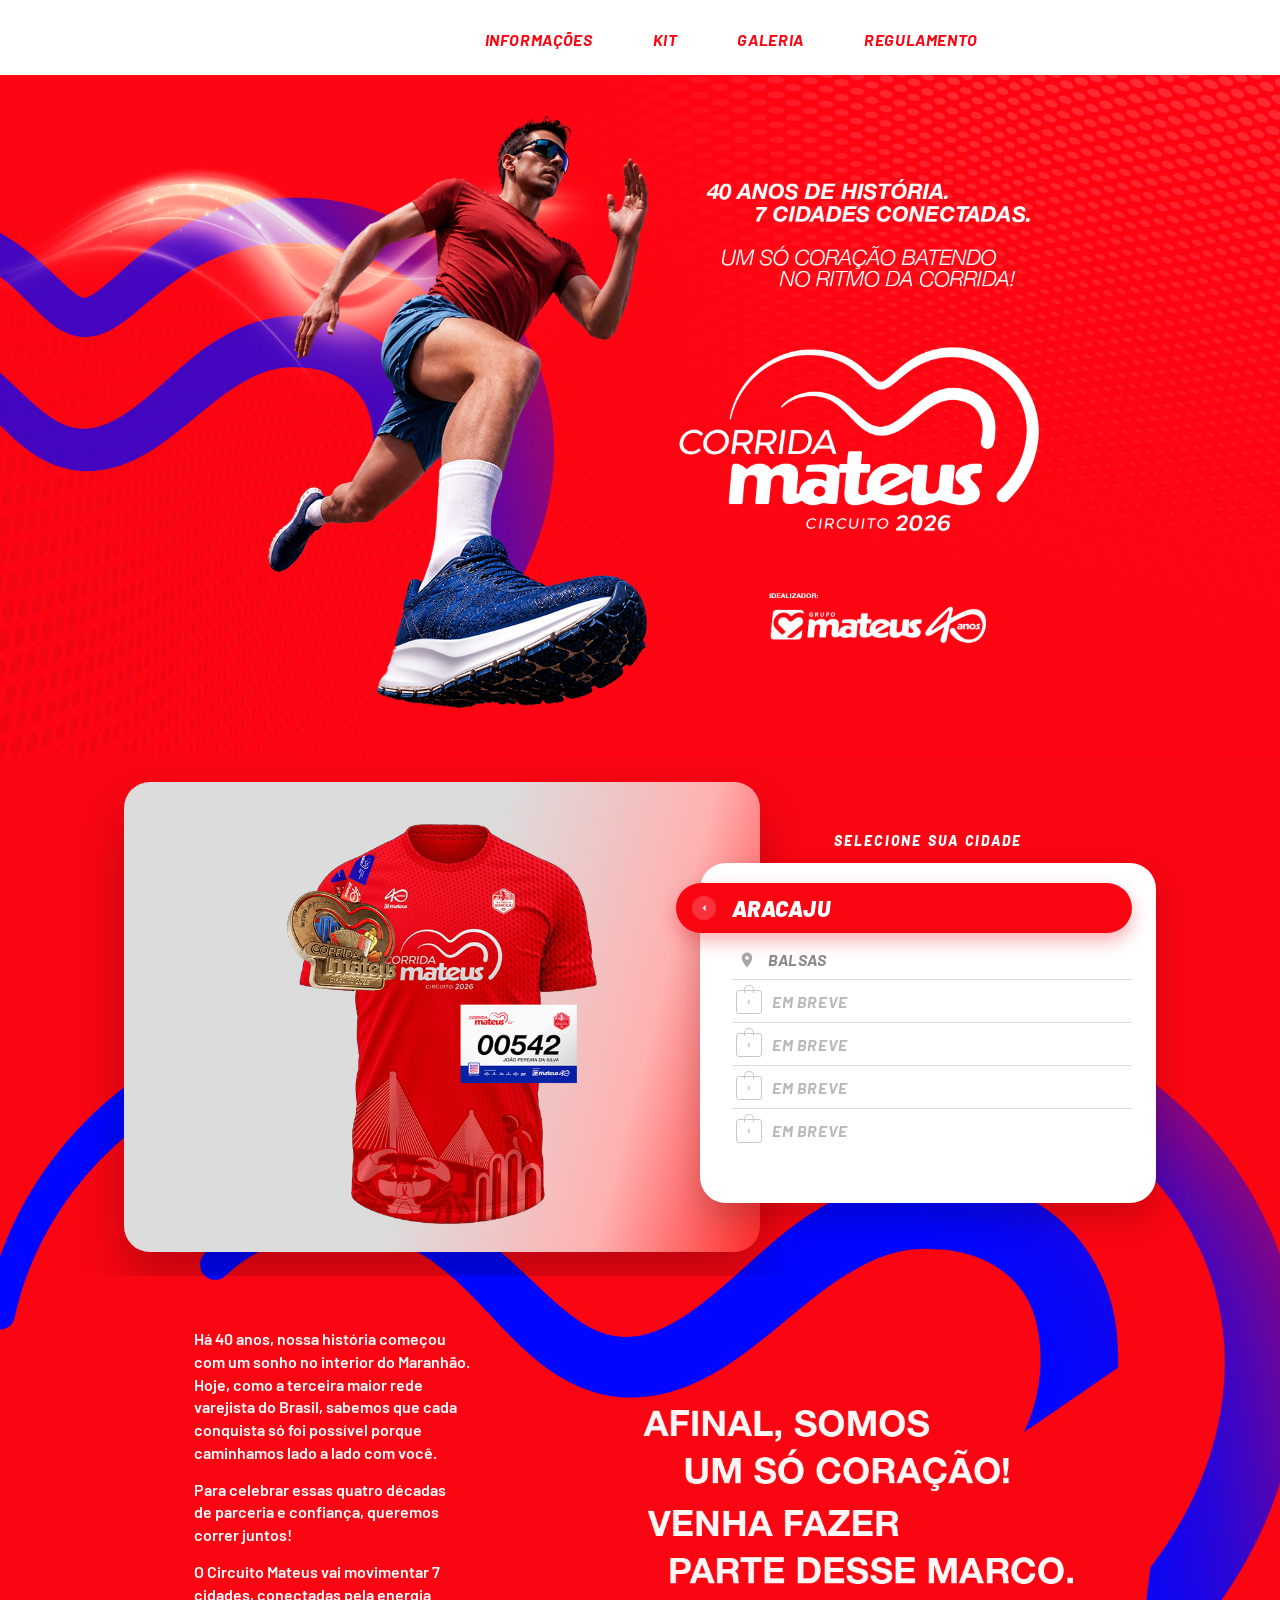
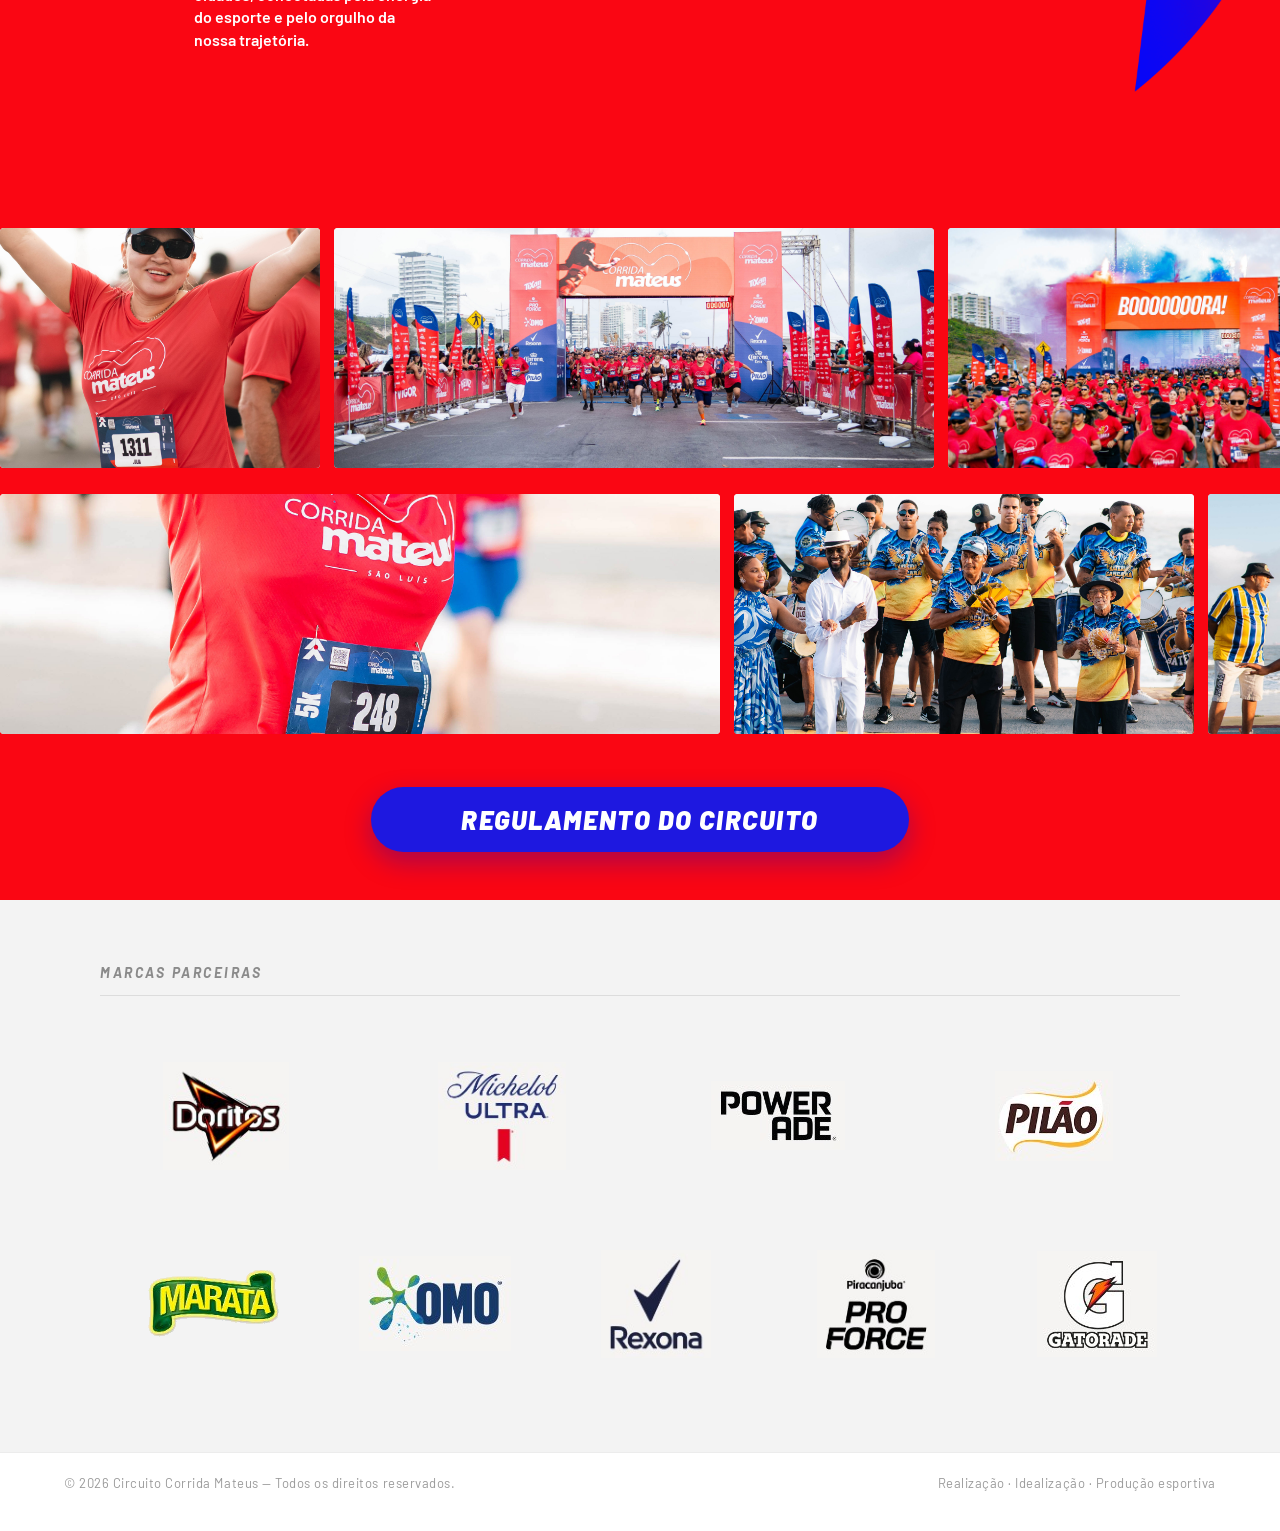
==== index.html @ cce587b5 "Atualizar kit de Aracaju e ocultar etapas futuras. Co-authored-by: Cursor <cursoragent@cursor.com>" ====
<!doctype html>
<html lang="pt-BR">
  <head>
    <meta charset="utf-8" />
    <meta name="viewport" content="width=device-width, initial-scale=1" />
    <title>Corrida Mateus — Circuito 2026</title>
    <script>
      /* In the preview sandbox, sub-resource requests may need the page's ?t=
     token appended. We install a global 'error' listener that retries any
     failed <img> with the token once. CSS background images are applied via
     JS at the bottom of the document. In production hosting, neither is
     needed — relative URLs just work. */
      (function () {
        var tok = new URLSearchParams(location.search).get("t") || "";
        var suffix = tok ? "?t=" + encodeURIComponent(tok) : "";
        window.__ASSET_SUFFIX = suffix;
        if (!suffix) return;
        document.addEventListener(
          "error",
          function (e) {
            var t = e.target;
            if (
              t &&
              t.tagName === "IMG" &&
              !t.dataset.retried &&
              t.src &&
              t.src.indexOf("?t=") === -1
            ) {
              t.dataset.retried = "1";
              var sep = t.src.indexOf("?") === -1 ? "?" : "&";
              t.src = t.src + sep + "t=" + encodeURIComponent(tok);
            }
          },
          true,
        );
      })();
    </script>
    <link rel="preconnect" href="https://fonts.googleapis.com" />
    <link rel="preconnect" href="https://fonts.gstatic.com" crossorigin />
    <link
      href="https://fonts.googleapis.com/css2?family=Barlow:ital,wght@0,400;0,500;0,600;0,700;0,800;0,900;1,400;1,500;1,600;1,700;1,800;1,900&family=Barlow+Condensed:ital,wght@0,400;0,600;0,700;0,800;0,900;1,400;1,600;1,700;1,800;1,900&display=swap"
      rel="stylesheet"
    />
    <link rel="icon" type="image/png" href="assets/favicon.png" />
    <link rel="apple-touch-icon" href="assets/apple-touch-icon.png" />
    <link rel="stylesheet" href="styles.css" />
  </head>
  <body>
    <header class="topbar" data-screen-label="Header">
      <nav class="nav" aria-label="Primária">
        <a href="#informações">INFORMAÇÕES</a>
        <a href="#kit">KIT</a>
        <a href="#galeria">GALERIA</a>
        <a href="#regulamento">REGULAMENTO</a>
      </nav>
    </header>

    <section class="hero" data-screen-label="Hero">
      <img
        data-img="assets/corredor-banner-inteiro.png"
        alt="Atleta correndo"
      />
      </div>
    </section>

    <section
      class="section-red"
      id="kit"
      data-screen-label="Kit + Seletor de Cidade"
    >
      <div class="kit-row">
        <div class="kit-card">
          <div class="kit-preview-frame">
            <img
              id="kit-preview-img"
              data-img="assets-aracaju/camisa.png"
              alt="Kit do corredor: camisa, medalha e número de peito"
            />
          </div>
        </div>

        <aside class="city-aside" aria-label="Selecione sua cidade">
          <div class="label">SELECIONE SUA CIDADE</div>

          <div class="city-panel">
            <button class="city-current" type="button" id="city-current-btn">
              <span class="arrow" aria-hidden="true">
                <svg viewBox="0 0 24 24"><path d="M15 6l-6 6 6 6V6z" /></svg>
              </span>
              <span class="city-current-label">ARACAJU</span>
            </button>

            <ul class="city-list" id="city-list"></ul>
          </div>
        </aside>
      </div>
    </section>

    <section class="story" id="informacoes" data-screen-label="História">
      <div class="story-bg" aria-hidden="true">
        <img data-img="assets/bg-coracao.png" alt="" />
      </div>
      <div class="story-wrap">
        <div class="story-text">
          <p>
            Há 40 anos, nossa história começou com um sonho no interior do
            Maranhão. Hoje, como a terceira maior rede varejista do Brasil,
            sabemos que cada conquista só foi possível porque caminhamos lado a
            lado com você.
          </p>
          <p>
            Para celebrar essas quatro décadas de parceria e confiança, queremos
            correr juntos!
          </p>
          <p>
            O Circuito Mateus vai movimentar 7 cidades, conectadas pela energia
            do esporte e pelo orgulho da nossa trajetória.
          </p>
        </div>
        <div class="story-headline">
          <img
            data-img="assets/txt2.png"
            alt="Afinal, somos um só coração! Venha fazer parte desse marco."
          />
        </div>
      </div>
    </section>

    <section class="gallery" id="galeria" data-screen-label="Galeria">
      <!-- ROW 1 — scrolls right → left -->
      <div class="marquee" style="--marquee-duration: 70s">
        <div class="marquee-track">
          <!-- First set -->
          <div class="mslide s">
            <img
              data-img="assets/photos/CORRIDAMATEUS-17.jpg"
              alt="Foto da Corrida Mateus"
            />
          </div>
          <div class="mslide l">
            <img
              data-img="assets/photos/CORRIDAMATEUS-34.jpg"
              alt="Foto da Corrida Mateus"
            />
          </div>
          <div class="mslide m">
            <img
              data-img="assets/photos/CORRIDAMATEUS-55.jpg"
              alt="Foto da Corrida Mateus"
            />
          </div>
          <div class="mslide xl">
            <img
              data-img="assets/photos/CORRIDAMATEUS-92.jpg"
              alt="Foto da Corrida Mateus"
            />
          </div>
          <div class="mslide s">
            <img
              data-img="assets/photos/CORRIDAMATEUS-106.jpg"
              alt="Foto da Corrida Mateus"
            />
          </div>
          <div class="mslide m">
            <img
              data-img="assets/photos/CORRIDAMATEUS-136.jpg"
              alt="Foto da Corrida Mateus"
            />
          </div>
          <!-- Duplicate (required for seamless loop) -->
          <div class="mslide s">
            <img
              data-img="assets/photos/CORRIDAMATEUS-17.jpg"
              alt="Foto da Corrida Mateus"
            />
          </div>
          <div class="mslide l">
            <img
              data-img="assets/photos/CORRIDAMATEUS-34.jpg"
              alt="Foto da Corrida Mateus"
            />
          </div>
          <div class="mslide m">
            <img
              data-img="assets/photos/CORRIDAMATEUS-55.jpg"
              alt="Foto da Corrida Mateus"
            />
          </div>
          <div class="mslide xl">
            <img
              data-img="assets/photos/CORRIDAMATEUS-92.jpg"
              alt="Foto da Corrida Mateus"
            />
          </div>
          <div class="mslide s">
            <img
              data-img="assets/photos/CORRIDAMATEUS-106.jpg"
              alt="Foto da Corrida Mateus"
            />
          </div>
          <div class="mslide m">
            <img
              data-img="assets/photos/CORRIDAMATEUS-136.jpg"
              alt="Foto da Corrida Mateus"
            />
          </div>
        </div>
      </div>

      <!-- ROW 2 — scrolls left → right -->
      <div class="marquee reverse" style="--marquee-duration: 80s">
        <div class="marquee-track">
          <!-- First set -->
          <div class="mslide xl">
            <img
              data-img="assets/photos/CORRIDAMATEUS-165.jpg"
              alt="Foto da Corrida Mateus"
            />
          </div>
          <div class="mslide m">
            <img
              data-img="assets/photos/CORRIDAMATEUS-227.jpg"
              alt="Foto da Corrida Mateus"
            />
          </div>
          <div class="mslide l">
            <img
              data-img="assets/photos/CORRIDAMATEUS-238.jpg"
              alt="Foto da Corrida Mateus"
            />
          </div>
          <div class="mslide s">
            <img
              data-img="assets/photos/CORRIDAMATEUS-275.jpg"
              alt="Foto da Corrida Mateus"
            />
          </div>
          <div class="mslide xl">
            <img
              data-img="assets/photos/CORRIDAMATEUS-295.jpg"
              alt="Foto da Corrida Mateus"
            />
          </div>
          <!-- Duplicate -->
          <div class="mslide xl">
            <img
              data-img="assets/photos/CORRIDAMATEUS-165.jpg"
              alt="Foto da Corrida Mateus"
            />
          </div>
          <div class="mslide m">
            <img
              data-img="assets/photos/CORRIDAMATEUS-227.jpg"
              alt="Foto da Corrida Mateus"
            />
          </div>
          <div class="mslide l">
            <img
              data-img="assets/photos/CORRIDAMATEUS-238.jpg"
              alt="Foto da Corrida Mateus"
            />
          </div>
          <div class="mslide s">
            <img
              data-img="assets/photos/CORRIDAMATEUS-275.jpg"
              alt="Foto da Corrida Mateus"
            />
          </div>
          <div class="mslide xl">
            <img
              data-img="assets/photos/CORRIDAMATEUS-295.jpg"
              alt="Foto da Corrida Mateus"
            />
          </div>
        </div>
      </div>
    </section>

    <section class="cta-band" id="regulamento">
      <button class="cta-btn" type="button" onclick="openRegulamento()">
        Regulamento do Circuito
      </button>
    </section>

    <section class="partners">
      <div class="partners-inner">
        <h3 class="partners-title">Marcas Parceiras</h3>
        <div class="partners-grid">
          <div class="partner-logo">
            <img data-img="assets/parceiros/doritos.png" alt="Doritos" />
          </div>
          <div class="partner-logo">
            <img data-img="assets/parceiros/michelob.png" alt="Michelob Ultra" />
          </div>
          <div class="partner-logo">
            <img data-img="assets/parceiros/powerade.png" alt="Powerade" />
          </div>
          <div class="partner-logo">
            <img data-img="assets/parceiros/pilao.png" alt="Pilão" />
          </div>
          <div class="partner-logo">
            <img data-img="assets/parceiros/marata.png" alt="Maratá" />
          </div>
          <div class="partner-logo">
            <img data-img="assets/parceiros/omo.png" alt="Omo" />
          </div>
          <div class="partner-logo">
            <img data-img="assets/parceiros/rexona.png" alt="Rexona" />
          </div>
          <div class="partner-logo">
            <img
              data-img="assets/parceiros/piracanjuba-pro-force.png"
              alt="Piracanjuba Pro Force"
            />
          </div>
          <div class="partner-logo">
            <img data-img="assets/parceiros/gatorade.png" alt="Gatorade" />
          </div>
        </div>
      </div>
    </section>

    <div class="legal">
      <span
        >© 2026 Circuito Corrida Mateus — Todos os direitos reservados.</span
      >
      <span>Realização · Idealização · Produção esportiva</span>
    </div>

    <script>
      /* Populate <img data-img="..."> with src, appending the preview token if
     present. Splitting src acquisition from markup keeps the browser from
     issuing a first untokened request that fails 401 in the preview sandbox. */
      (function () {
        var suf = window.__ASSET_SUFFIX || "";
        document.querySelectorAll("img[data-img]").forEach(function (img) {
          img.src = img.dataset.img + suf;
        });
      })();

      function getToken() {
        return new URLSearchParams(location.search).get("t");
      }
      function openWithToken(path, extra) {
        var params = new URLSearchParams(extra || {});
        var tok = getToken();
        if (tok) params.set("t", tok);
        var q = params.toString();
        window.open(path + (q ? "?" + q : ""), "_blank", "noopener");
      }
      function openCity(name) {
        if (name === "Aracaju") {
          openWithToken("aracaju-landing.html");
          return;
        }
        if (name === "Balsas") {
          openWithToken("balsas-landing.html");
          return;
        }
        var slug = name
          .toLowerCase()
          .normalize("NFD")
          .replace(/[\u0300-\u036f]/g, "")
          .replace(/\s+/g, "-");
        openWithToken("cidade.html", { cidade: name, slug: slug });
      }

      var CITY_ORDER = ["Aracaju", "Balsas"];
      var CITIES = {
        Aracaju: {
          label: "ARACAJU",
          kit: "assets-aracaju/camisa.png",
          kitExtraScale: 0.977,
          page: "aracaju-landing.html",
        },
        Balsas: {
          label: "BALSAS",
          kit: "assets/assets-balsas/CAMISAS.png",
          page: "balsas-landing.html",
        },
      };
      var selectedCity = "Aracaju";
      var KIT_REF_SIZE = { w: 504, h: 636, contentCenterY: 318 };
      var KIT_CANVAS = {
        Aracaju: { w: 499, h: 645, contentCenterY: 322 },
        Balsas: { w: 504, h: 636, contentCenterY: 318 },
      };

      function getKitBoxHeight() {
        return window.matchMedia("(max-width: 640px)").matches ? 280 : 400;
      }

      function getKitRefWidth(boxH) {
        return KIT_REF_SIZE.w * (boxH / KIT_REF_SIZE.h);
      }

      function getKitContentOffsetY(cityName, boxH) {
        var city = KIT_CANVAS[cityName];
        var refY =
          KIT_REF_SIZE.contentCenterY * (boxH / KIT_REF_SIZE.h);
        var cityY = city.contentCenterY * (boxH / city.h);
        return refY - cityY;
      }

      function applyKitSizing(img, cityName) {
        function fit() {
          var nw = img.naturalWidth;
          var nh = img.naturalHeight;
          if (!nw || !nh) return;

          var boxH = getKitBoxHeight();
          var baseW = nw * (boxH / nh);
          var refW = getKitRefWidth(boxH);
          var scale = (refW / baseW) * (CITIES[cityName].kitExtraScale || 1);
          var offsetY =
            getKitContentOffsetY(cityName, boxH) +
            (CITIES[cityName].kitExtraOffsetY || 0) * (boxH / 400);

          img.style.height = boxH + "px";
          img.style.width = baseW + "px";

          var parts = [];
          if (Math.abs(offsetY) > 0.5) {
            parts.push("translateY(" + offsetY + "px)");
          }
          if (Math.abs(scale - 1) > 0.01) {
            parts.push("scale(" + scale + ")");
          }
          img.style.transform = parts.length ? parts.join(" ") : "none";
        }

        if (img.complete && img.naturalWidth) fit();
        else img.onload = fit;
      }

      function renderCitySelector() {
        var city = CITIES[selectedCity];
        var currentBtn = document.getElementById("city-current-btn");
        currentBtn.querySelector(".city-current-label").textContent = city.label;
        currentBtn.onclick = function () {
          openWithToken(city.page);
        };

        var kitImg = document.getElementById("kit-preview-img");
        var suf = window.__ASSET_SUFFIX || "";
        kitImg.dataset.img = city.kit;
        kitImg.onload = null;
        kitImg.src = city.kit + suf;
        delete kitImg.dataset.retried;
        applyKitSizing(kitImg, selectedCity);

        var list = document.getElementById("city-list");
        list.innerHTML = "";

        CITY_ORDER.forEach(function (name) {
          if (name === selectedCity) return;
          var li = document.createElement("li");
          var btn = document.createElement("button");
          btn.type = "button";
          btn.className = "city-option";
          btn.innerHTML =
            '<span class="city-pin" aria-hidden="true"><svg viewBox="0 0 24 24" fill="currentColor"><path d="M12 2C8.13 2 5 5.13 5 9c0 5.25 7 13 7 13s7-7.75 7-13c0-3.87-3.13-7-7-7zm0 9.5a2.5 2.5 0 1 1 0-5 2.5 2.5 0 0 1 0 5z"/></svg></span>' +
            CITIES[name].label;
          btn.addEventListener("click", function () {
            selectCity(name);
          });
          li.appendChild(btn);
          list.appendChild(li);
        });

        for (var i = 0; i < 4; i++) {
          var liSoon = document.createElement("li");
          var btnSoon = document.createElement("button");
          btnSoon.type = "button";
          btnSoon.disabled = true;
          btnSoon.innerHTML =
            '<span class="bag" aria-hidden="true"></span>EM BREVE';
          liSoon.appendChild(btnSoon);
          list.appendChild(liSoon);
        }
      }

      function selectCity(name) {
        if (!CITIES[name]) return;
        selectedCity = name;
        renderCitySelector();
      }

      renderCitySelector();

      window.addEventListener("resize", function () {
        applyKitSizing(
          document.getElementById("kit-preview-img"),
          selectedCity,
        );
      });

      function openRegulamento() {
        window.open(
          "https://docs.google.com/document/d/1vyiTW-yA6n1QUhxHi6Zz62eFKvEd8j-rzrjcPM2lE9c/edit?tab=t.0#heading=h.asb5441n9ddl",
          "_blank",
          "noopener",
        );
      }

      // smooth anchor scroll
      document.querySelectorAll(".nav a").forEach(function (a) {
        a.addEventListener("click", function (e) {
          var href = a.getAttribute("href");
          if (href && href.startsWith("#")) {
            e.preventDefault();
            var el = document.querySelector(href);
            if (el) {
              window.scrollTo({ top: el.offsetTop - 60, behavior: "smooth" });
            }
          }
        });
      });
    </script>
  </body>
</html>
---- styles.css ----
:root {
    --red: #fa0613;
    --red-deep: #c8161d;
    --blue: #1e18e0;
    --blue-deep: #1409b6;
    --ink: #1a1a1a;
    --paper: #ffffff;
    --muted: #9aa0a6;
    --field: #efefef;
}
*,
*::before,
*::after {
    box-sizing: border-box;
}
html,
body {
    margin: 0;
    padding: 0;
}
body {
    font-family:
        "Barlow",
        system-ui,
        -apple-system,
        sans-serif;
    color: var(--ink);
    background: #fff;
    -webkit-font-smoothing: antialiased;
    text-rendering: optimizeLegibility;
}
img {
    max-width: 100%;
    display: block;
}
a {
    color: inherit;
    text-decoration: none;
}
button {
    font-family: inherit;
    cursor: pointer;
}

/* ---------- HEADER ---------- */
.topbar {
    position: relative;
    z-index: 30;
    background: #fff;
    padding: 26px 300px 22px 64px;
    display: flex;
    justify-content: flex-end;
    align-items: center;
}
.nav {
    display: flex;
    gap: 56px;
    font-family: "Barlow", sans-serif;
    font-style: italic;
    font-weight: 700;
    font-size: 16px;
    letter-spacing: 0.04em;
    color: var(--red);
    margin-left: auto;
}
.nav a {
    position: relative;
    padding: 4px 2px;
    transition: opacity 0.2s;
}
.nav a:hover {
    opacity: 0.7;
}
.nav a::after {
    content: "";
    position: absolute;
    left: 0;
    right: 0;
    bottom: -6px;
    height: 2px;
    background: var(--red);
    transform: scaleX(0);
    transform-origin: left;
    transition: transform 0.25s;
}
.nav a:hover::after {
    transform: scaleX(1);
}

/* ---------- HERO ---------- */
.hero {
    position: relative;
    background-color: var(--red);
    overflow: hidden;
}
.hero-composite {
    position: absolute;
    inset: 0;
    width: 100%;
    height: 100%;
    object-fit: cover;
    object-position: left top;
    max-width: none;
    z-index: 0;
}
.hero-wrap {
    position: relative;
    z-index: 1;
    max-width: 1440px;
    margin: 0 auto;
    padding: 0 64px 80px;
    display: grid;
    grid-template-columns: 1fr 1fr;
    align-items: start;
    min-height: 720px;
}
.hero-right {
    grid-column: 2;
    padding-top: 60px;
    display: flex;
    flex-direction: column;
    align-items: center;
    text-align: center;
    gap: 28px;
}
.hero-title-img {
    max-width: 480px;
    width: 100%;
}

/* Logo block uses the SELOS.png brand mark (Corrida Mateus heart + lettering). */
.logo-block {
    margin-top: 4px;
    width: 100%;
    display: flex;
    justify-content: center;
}
.logo-block img {
    width: 100%;
    max-width: 460px;
    height: auto;
}
.hero-idealizador {
    max-width: 240px;
    margin-top: 18px;
}

/* ---------- SECTIONS WITH RED BG ---------- */
.section-red,
.story,
.gallery,
.cta-band {
    position: relative;
    background-color: var(--red);
    overflow: hidden;
}
.story {
    overflow: visible;
}

/* ---------- KIT + CITY SELECTOR ---------- */
.kit-row {
    position: relative;
    max-width: 1080px;
    margin: 0 auto;
    padding: 26px 24px 24px;
    display: grid;
    grid-template-columns: minmax(0, 1.12fr) minmax(0, 0.88fr);
    gap: 0;
    align-items: center;
    z-index: 3;
}
.kit-card {
    position: relative;
    z-index: 4;
    margin-right: -58px;
    background: linear-gradient(
        105deg,
        #dcdcdc 0%,
        #dcdcdc 50%,
        #ffb1b1 78%,
        #ff2a2a 100%
    );
    border-radius: 26px;
    box-shadow: 0 28px 48px rgba(0, 0, 0, 0.24);
    padding: 14px 16px 12px;
    display: flex;
    align-items: center;
    justify-content: center;
    min-height: 470px;
}
.kit-preview-frame {
    width: 340px;
    height: 420px;
    display: flex;
    align-items: flex-end;
    justify-content: center;
    margin: 0 auto;
    padding-bottom: 4px;
}
.kit-card img {
    display: block;
    width: auto;
    height: 400px;
    max-width: none;
    object-fit: contain;
    object-position: center bottom;
    transform-origin: center bottom;
}
.city-aside {
    position: relative;
    z-index: 5;
    display: flex;
    flex-direction: column;
    justify-content: center;
    align-self: center;
    padding-top: 0;
    margin-left: -2px;
}
.city-aside .label {
    font-family: "Barlow", sans-serif;
    font-style: italic;
    font-weight: 800;
    font-size: 14px;
    letter-spacing: 0.16em;
    color: #fff;
    text-align: center;
    padding-left: 0;
    margin-bottom: 14px;
}
.city-panel {
    background: #fff;
    border-radius: 26px;
    box-shadow: 0 16px 32px rgba(0, 0, 0, 0.18);
    padding: 14px 24px 14px 32px;
    min-height: 340px;
    display: flex;
    flex-direction: column;
    flex: 1;
    position: relative;
    z-index: 5;
}
.city-current {
    width: calc(100% + 56px);
    background: var(--red);
    color: #fff;
    border: 0;
    border-radius: 999px;
    margin-left: -56px;
    margin-top: 6px;
    padding: 12px 22px 12px 16px;
    font-family: "Barlow", sans-serif;
    font-style: italic;
    font-weight: 900;
    font-size: 22px;
    letter-spacing: 0.02em;
    text-align: left;
    display: flex;
    align-items: center;
    gap: 16px;
    box-shadow: 0 8px 18px rgba(237, 28, 36, 0.35);
    position: relative;
    z-index: 7;
    transition:
        transform 0.12s ease,
        box-shadow 0.12s ease;
}
.city-current:hover {
    transform: translateY(-1px);
    box-shadow: 0 12px 22px rgba(237, 28, 36, 0.42);
}
.city-current .arrow {
    width: 24px;
    height: 24px;
    display: inline-flex;
    align-items: center;
    justify-content: center;
    border-radius: 50%;
    background: rgba(255, 255, 255, 0.18);
    flex: 0 0 24px;
}
.city-current .arrow svg {
    width: 12px;
    height: 12px;
    fill: #fff;
}

.city-list {
    list-style: none;
    margin: 8px 0 0;
    padding: 0;
    display: flex;
    flex-direction: column;
    gap: 2px;
}
.city-list li button {
    width: 100%;
    background: transparent;
    border: 0;
    border-bottom: 1px solid #dddddd;
    padding: 8px 4px 8px 4px;
    display: flex;
    align-items: center;
    gap: 10px;
    font-family: "Barlow", sans-serif;
    font-style: italic;
    font-weight: 700;
    font-size: 16px;
    letter-spacing: 0.04em;
    color: #b9b9b9;
    text-align: left;
    cursor: not-allowed;
    transition:
        color 0.15s,
        background 0.15s,
        transform 0.12s;
}
.city-list li button.city-option {
    cursor: pointer;
    color: #888;
}
.city-list li button.city-option:hover {
    color: #555;
    background: #fbfbfb;
}
.city-list li:last-child button {
    border-bottom: 0;
}
.city-list li button:not(.city-option):hover {
    background: #fbfbfb;
}
.city-list .city-pin {
    width: 22px;
    height: 22px;
    flex: 0 0 22px;
    display: inline-flex;
    align-items: center;
    justify-content: center;
    color: #a8a8a8;
    transition: color 0.15s;
}
.city-list .city-pin svg {
    width: 18px;
    height: 18px;
    display: block;
}
.city-list li button.city-option:hover .city-pin {
    color: #666;
}
.city-list .bag {
    position: relative;
    width: 26px;
    height: 24px;
    flex: 0 0 26px;
    display: inline-flex;
    align-items: center;
    justify-content: center;
    border: 1px solid #c9c9c9;
    border-radius: 3px;
    color: #c9c9c9;
    transition:
        color 0.15s,
        border-color 0.15s;
}
.city-list .bag::before {
    /* cadeado — arco superior */
    content: "";
    position: absolute;
    top: -6px;
    left: 50%;
    transform: translateX(-50%);
    width: 10px;
    height: 8px;
    border: 1px solid currentColor;
    border-bottom: 0;
    border-radius: 6px 6px 0 0;
    background: transparent;
}
.city-list .bag::after {
    /* cadeado — fechadura (sem texto) */
    content: "";
    position: absolute;
    top: 52%;
    left: 50%;
    transform: translate(-50%, -50%);
    width: 2.5px;
    height: 5px;
    border: 1px solid currentColor;
    border-radius: 1px;
    background: transparent;
}

/* ---------- STORY SECTION ---------- */
.story-wrap {
    position: relative;
    max-width: 1080px;
    margin: 0 auto;
    padding: 52px 24px 96px;
    display: grid;
    grid-template-columns: 0.95fr 1.05fr;
    gap: 48px;
    align-items: center;
    margin-top: 0;
}
.story-bg {
    position: absolute;
    top: -270px;
    left: 0;
    width: 100%;
    pointer-events: none;
    z-index: 0;
}
.story-bg img {
    width: 100%;
    height: auto;
}

.story-text {
    position: relative;
    z-index: 2;
    color: #fff;
    font-family: "Barlow", sans-serif;
    font-weight: 600;
    font-size: 16px;
    line-height: 1.42;
    max-width: 284px;
    margin-left: 70px;
}
.story-text p {
    margin: 0 0 14px;
    text-wrap: pretty;
}

.story-headline {
    position: relative;
    z-index: 2;
    align-self: center;
    justify-self: start;
    margin-left: 4px;
}
.story-headline img {
    max-width: 430px;
    width: 100%;
}

/* ---------- GALLERY MARQUEE (2-row auto-scrolling mosaic) ---------- */
.gallery {
    padding: 60px 0 0;
}
.gallery-head {
    max-width: 1280px;
    margin: 0 auto 28px;
    padding: 0 64px;
    text-align: center;
}
.gallery-eyebrow {
    font-family: "Barlow Condensed", sans-serif;
    font-style: italic;
    font-weight: 700;
    font-size: 14px;
    letter-spacing: 0.24em;
    text-transform: uppercase;
    color: rgba(255, 255, 255, 0.85);
    margin: 0 0 8px;
}
.gallery-title {
    font-family: "Barlow", sans-serif;
    font-style: italic;
    font-weight: 900;
    font-size: 56px;
    line-height: 0.95;
    letter-spacing: -0.01em;
    text-transform: uppercase;
    color: #fff;
    margin: 0;
}

.marquee {
    position: relative;
    overflow: hidden;
    padding: 6px 0;
}
.marquee + .marquee {
    margin-top: 14px;
}
.marquee-track {
    display: flex;
    gap: 14px;
    width: max-content;
    animation: marquee-scroll var(--marquee-duration, 60s) linear infinite;
}
.marquee.reverse .marquee-track {
    animation-direction: reverse;
}
.marquee:hover .marquee-track {
    animation-play-state: paused;
}
@keyframes marquee-scroll {
    from {
        transform: translateX(0);
    }
    to {
        transform: translateX(-50%);
    }
}

.mslide {
    flex: 0 0 auto;
    height: 240px;
    border-radius: 4px;
    overflow: hidden;
    background: #dadada;
    position: relative;
    isolation: isolate;
}
.mslide::before {
    /* placeholder pattern - hidden when a real image is added */
    content: "";
    position: absolute;
    inset: 0;
    background-image: repeating-linear-gradient(
        135deg,
        rgba(255, 255, 255, 0.55) 0 18px,
        rgba(220, 220, 220, 0.55) 18px 36px
    );
    z-index: 0;
}
.mslide img {
    position: absolute;
    inset: 0;
    width: 100%;
    height: 100%;
    object-fit: cover;
    z-index: 1;
}
/* Tile sizes - mosaic rhythm */
.mslide.s {
    width: 320px;
}
.mslide.m {
    width: 460px;
}
.mslide.l {
    width: 600px;
}
.mslide.xl {
    width: 720px;
}

@media (prefers-reduced-motion: reduce) {
    .marquee-track {
        animation: none;
    }
}

/* ---------- CTA ---------- */
.cta-band {
    height: 160px;
    display: grid;
    place-items: center;
}
.cta-btn {
    display: inline-flex;
    align-items: center;
    justify-content: center;
    height: 65px;
    padding: 0 90px;
    background: var(--blue);
    color: #fff;
    border-radius: 999px;
    border: 0;
    font-family: "Barlow", sans-serif;
    font-style: italic;
    font-weight: 900;
    font-size: 26px;
    letter-spacing: 0.06em;
    text-transform: uppercase;
    box-shadow: 0 10px 26px rgba(20, 9, 182, 0.35);
    transition:
        transform 0.12s ease,
        box-shadow 0.12s ease,
        background 0.15s;
}
.cta-btn:hover {
    transform: translateY(-2px);
    background: var(--blue-deep);
    box-shadow: 0 16px 30px rgba(20, 9, 182, 0.42);
}

/* ---------- PARTNERS / FOOTER ---------- */
.partners {
    background: #f3f3f3;
    padding: 64px 64px 72px;
}
.partners-inner {
    max-width: 1080px;
    width: 100%;
    margin: 0 auto;
}
.partners-title {
    font-family: "Barlow", sans-serif;
    font-style: italic;
    font-weight: 700;
    font-size: 14px;
    letter-spacing: 0.18em;
    text-transform: uppercase;
    color: #8a8a8a;
    margin: 0 0 36px;
    padding-bottom: 14px;
    border-bottom: 1px solid #dcdcdc;
}
.partners-grid {
    display: grid;
    grid-template-columns: repeat(20, minmax(0, 1fr));
    align-items: stretch;
    gap: 28px 24px;
}
.partner-logo {
    display: flex;
    align-items: center;
    justify-content: center;
    grid-column: span 5;
    aspect-ratio: 3 / 2;
    padding: 22px;
}
.partner-logo:nth-child(n + 5) {
    grid-column: span 4;
}
.partner-logo img {
    width: auto;
    max-width: 100%;
    max-height: 108px;
    height: auto;
    object-fit: contain;
}

.legal {
    background: #fff;
    padding: 22px 64px 40px;
    color: #9a9a9a;
    font-family: "Barlow", sans-serif;
    font-size: 13px;
    letter-spacing: 0.04em;
    display: flex;
    justify-content: space-between;
    align-items: center;
    border-top: 1px solid #ececec;
}

@media (max-width: 1080px) {
    .topbar {
        padding: 22px 80px 22px 28px;
    }
    .nav {
        gap: 32px;
        font-size: 14px;
    }
    .hero-wrap {
        grid-template-columns: 1fr;
        min-height: 0;
        padding: clamp(430px, 56vw, 580px) 28px 60px;
    }
    .hero-composite {
        height: clamp(390px, 56vw, 560px);
    }
    .hero-right {
        grid-column: 1;
        padding-top: 30px;
    }
    .logo-block img {
        max-width: 360px;
    }
    .kit-row {
        grid-template-columns: 1fr;
        padding: 20px 28px 0;
        gap: 0;
    }
    .kit-card {
        margin-right: 0;
        margin-bottom: -32px;
        min-height: 380px;
    }
    .city-aside {
        margin-left: 0;
        padding-top: 0;
    }
    .city-aside .label {
        text-align: left;
        padding-left: 8px;
        margin-bottom: 8px;
    }
    .city-panel {
        padding: 50px 28px 32px;
        min-height: 0;
    }
    .city-current {
        width: 100%;
        margin-left: 0;
    }
    .story-wrap {
        grid-template-columns: 1fr;
        padding: 40px 28px 70px;
        gap: 30px;
        margin-top: -14px;
    }
    .story-text {
        margin-left: 0;
        max-width: none;
    }
    .story-headline {
        margin-left: 0;
    }
    .gallery {
        padding: 60px 0 70px;
    }
    .gallery-head {
        padding: 0 28px;
    }
    .gallery-title {
        font-size: 38px;
    }
    .mslide {
        height: 180px;
    }
    .mslide.s {
        width: 220px;
    }
    .mslide.m {
        width: 320px;
    }
    .mslide.l {
        width: 420px;
    }
    .mslide.xl {
        width: 520px;
    }
    .partners {
        padding: 44px 24px 52px;
    }
    .partners-grid {
        grid-template-columns: repeat(2, 1fr);
        gap: 18px;
    }
    .partner-logo,
    .partner-logo:nth-child(n + 5) {
        grid-column: auto;
    }
    .partner-logo {
        padding: 16px;
    }
    .partner-logo img {
        max-height: 80px;
    }
    .legal {
        padding: 22px 28px;
        flex-direction: column;
        gap: 8px;
    }
}
@media (max-width: 640px) {
    .nav {
        gap: 18px;
        font-size: 12px;
    }
    .logo-block img {
        max-width: 280px;
    }
    .hero-wrap {
        grid-template-columns: 1fr;
        padding-top: 410px;
    }
    .hero-right {
        grid-column: 1;
    }
    .hero-composite {
        height: 360px;
    }
    .kit-row {
        grid-template-columns: minmax(0, 1.04fr) minmax(0, 0.96fr);
        align-items: stretch;
        padding: 16px 12px 0;
        gap: 12px;
    }
    .kit-card {
        margin: 0;
        min-height: 0;
        border-radius: 16px;
        padding: 10px 8px;
    }
    .kit-preview-frame {
        width: 100%;
        max-width: 300px;
        height: 300px;
        padding-bottom: 2px;
    }
    .kit-card img {
        height: 280px;
        width: auto;
        max-width: none;
        object-fit: contain;
        object-position: center;
    }
    .city-aside .label {
        text-align: left;
        padding-left: 0;
        margin-bottom: 6px;
        font-size: 10px;
        letter-spacing: 0.1em;
    }
    .city-panel {
        border-radius: 16px;
        padding: 12px 10px 10px 12px;
        min-height: 0;
    }
    .city-current {
        width: 100%;
        margin-left: 0;
        font-size: 14px;
        padding: 10px 12px;
        gap: 8px;
    }
    .city-current .arrow {
        width: 18px;
        height: 18px;
        flex: 0 0 18px;
    }
    .city-list li button {
        font-size: 11px;
        padding: 6px 2px;
        gap: 6px;
    }
    .city-list .city-pin {
        width: 18px;
        height: 18px;
        flex: 0 0 18px;
    }
    .city-list .city-pin svg {
        width: 14px;
        height: 14px;
    }
    .city-list .bag {
        width: 20px;
        height: 19px;
        flex: 0 0 20px;
    }
    .city-list .bag::before {
        width: 8px;
        height: 6px;
        top: -4px;
    }
    .city-list .bag::after {
        width: 2px;
        height: 4px;
    }
    .cta-btn {
        font-size: 18px;
        padding: 18px 40px;
    }
    .gallery-title {
        font-size: 28px;
    }
    .mslide {
        height: 140px;
    }
    .mslide.s {
        width: 160px;
    }
    .mslide.m {
        width: 220px;
    }
    .mslide.l {
        width: 300px;
    }
    .mslide.xl {
        width: 360px;
    }
    .partners {
        padding: 36px 18px 44px;
    }
    .partners-title {
        font-size: 12px;
        letter-spacing: 0.14em;
        margin: 0 0 22px;
        padding-bottom: 12px;
        text-align: center;
    }
    .partners-grid {
        gap: 10px 14px;
    }
    .partner-logo {
        aspect-ratio: 16 / 10;
        padding: 12px 14px;
    }
    .partner-logo img {
        max-height: 62px;
    }
}
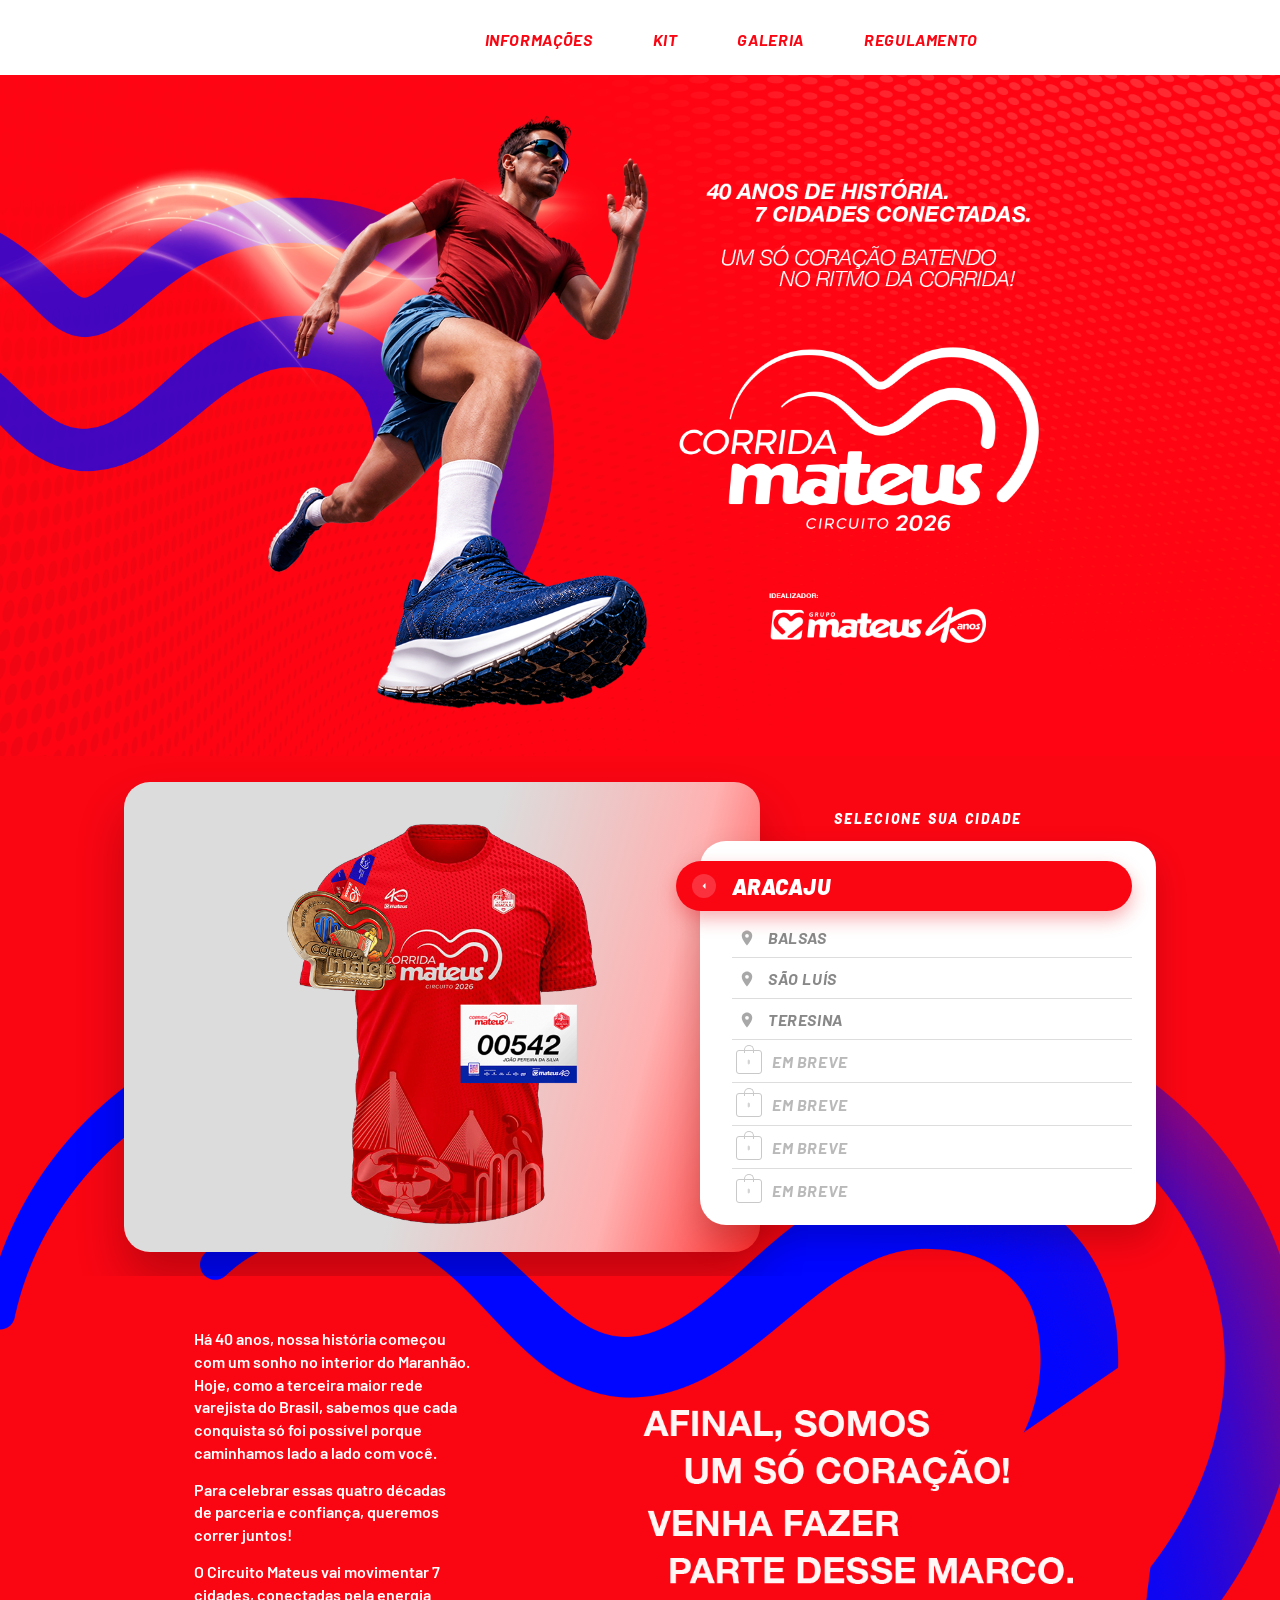
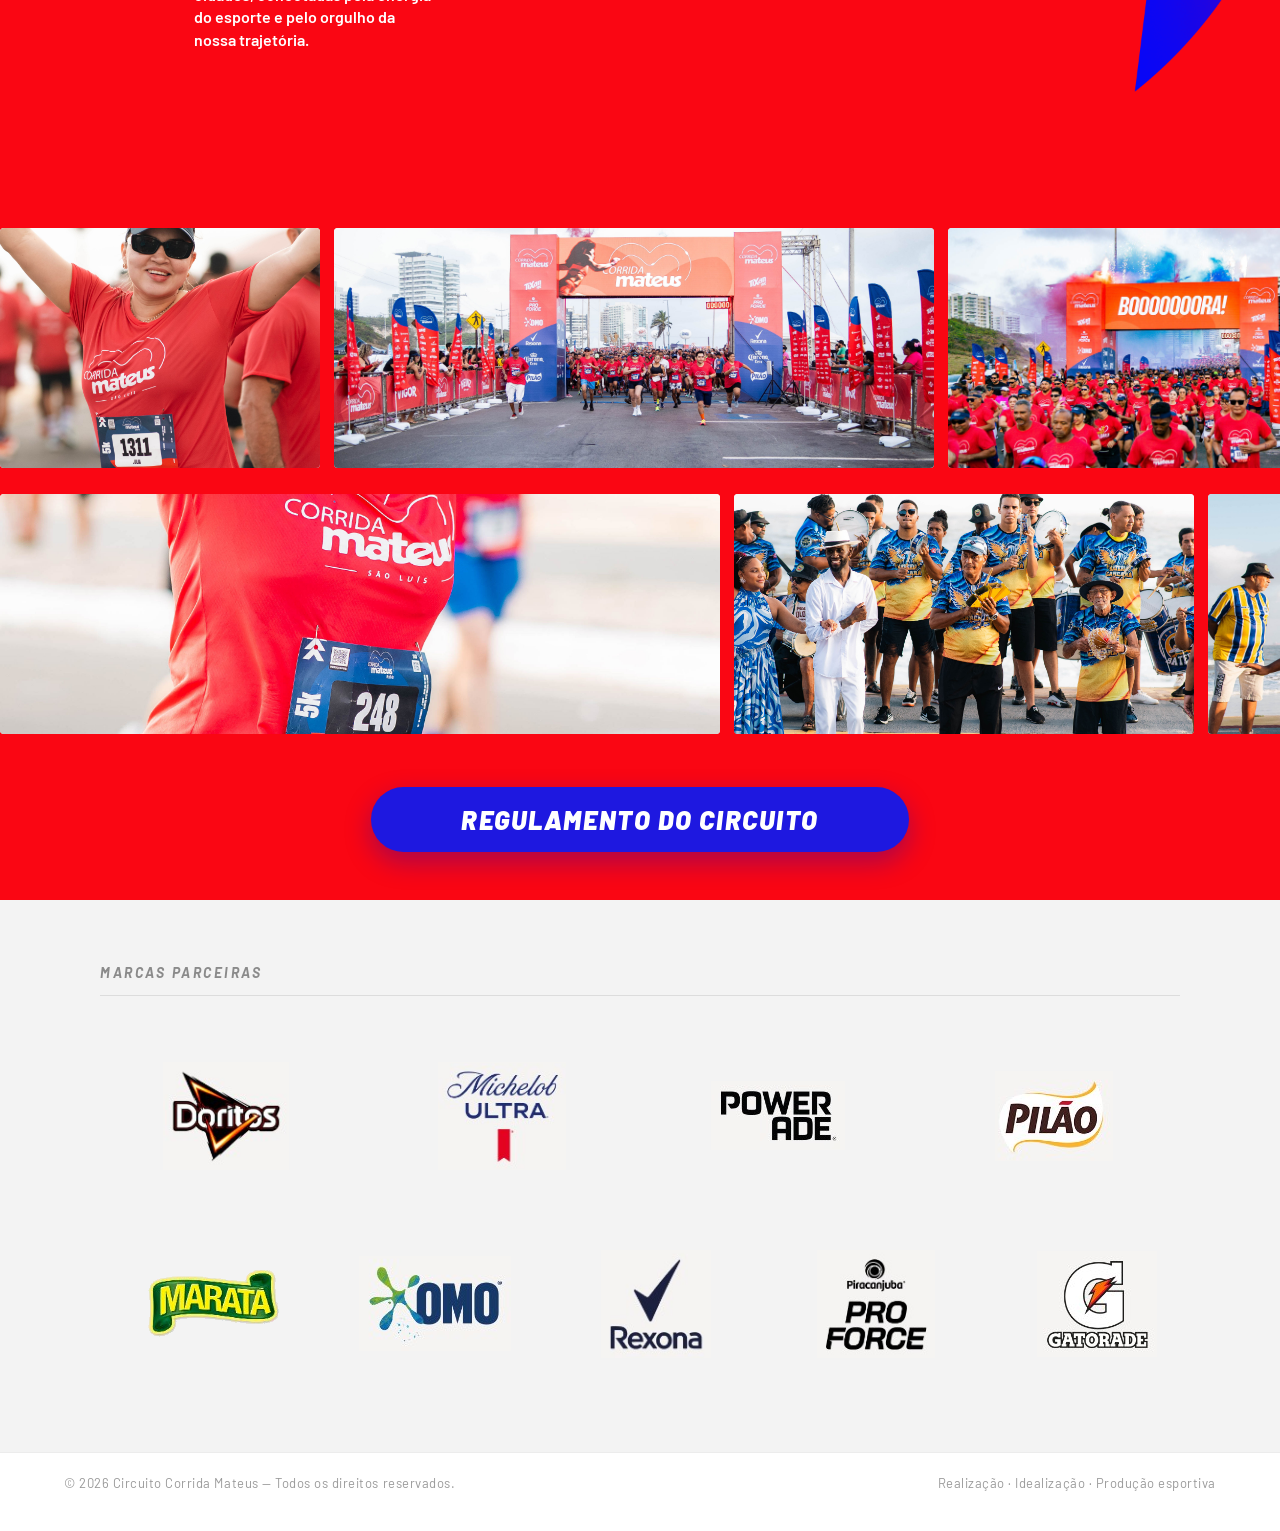
==== commit 3e86b0db: "Adicionar escolha de venda para colaboradores. Co-authored-by: Cursor <cursoragent@cursor.com>" ====
--- a/index.html
+++ b/index.html
@@ -357,6 +357,14 @@
           openWithToken("balsas-landing.html");
           return;
         }
+        if (name === "São Luís") {
+          openWithToken("sao-luis-landing.html");
+          return;
+        }
+        if (name === "Teresina") {
+          openWithToken("teresina-landing.html");
+          return;
+        }
         var slug = name
           .toLowerCase()
           .normalize("NFD")
@@ -365,7 +373,7 @@
         openWithToken("cidade.html", { cidade: name, slug: slug });
       }
 
-      var CITY_ORDER = ["Aracaju", "Balsas"];
+      var CITY_ORDER = ["Aracaju", "Balsas", "São Luís", "Teresina"];
       var CITIES = {
         Aracaju: {
           label: "ARACAJU",
@@ -378,12 +386,24 @@
           kit: "assets/assets-balsas/CAMISAS.png",
           page: "balsas-landing.html",
         },
+        "São Luís": {
+          label: "SÃO LUÍS",
+          kit: "assets/assets-sao-luis/CAMISAS.png",
+          page: "sao-luis-landing.html",
+        },
+        Teresina: {
+          label: "TERESINA",
+          kit: "assets/assets-teresina/CAMISAS.png",
+          page: "teresina-landing.html",
+        },
       };
       var selectedCity = "Aracaju";
       var KIT_REF_SIZE = { w: 504, h: 636, contentCenterY: 318 };
       var KIT_CANVAS = {
         Aracaju: { w: 499, h: 645, contentCenterY: 322 },
         Balsas: { w: 504, h: 636, contentCenterY: 318 },
+        "São Luís": { w: 507, h: 638, contentCenterY: 319 },
+        Teresina: { w: 507, h: 639, contentCenterY: 320 },
       };
 
       function getKitBoxHeight() {
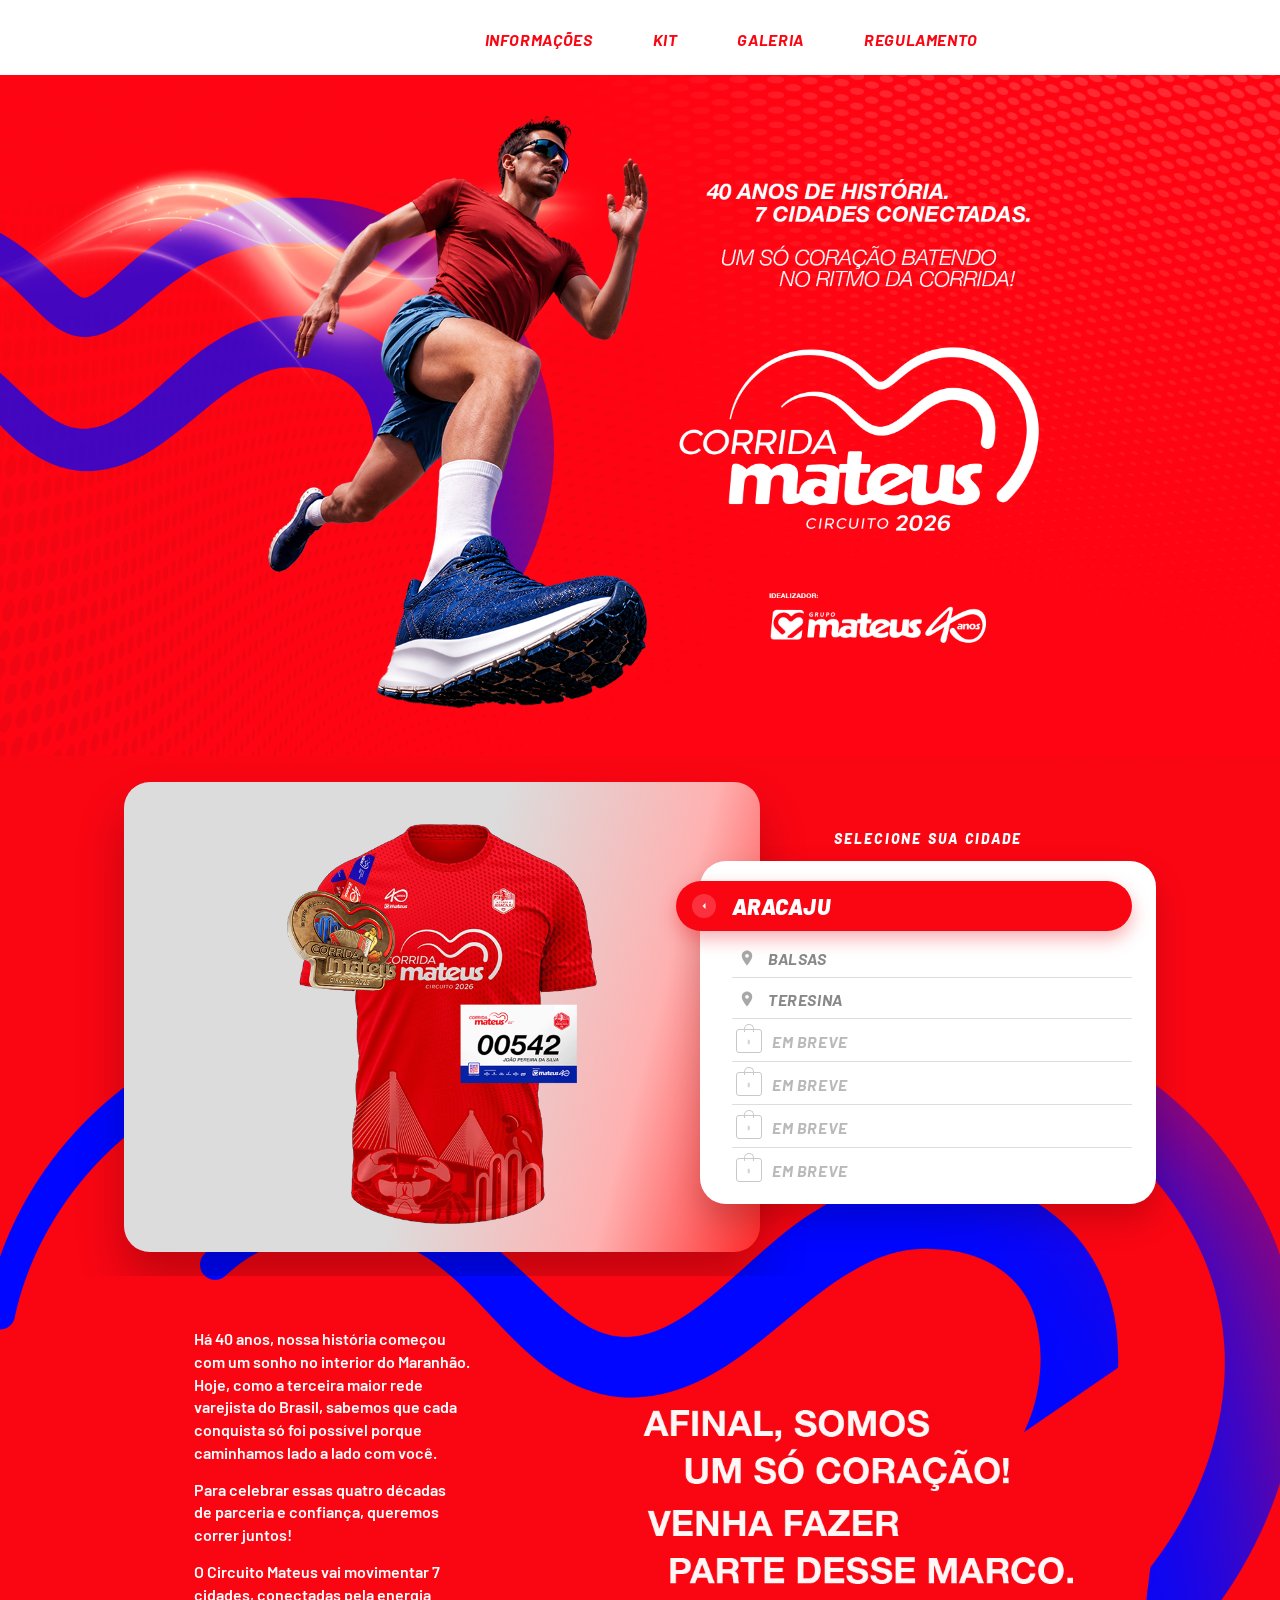
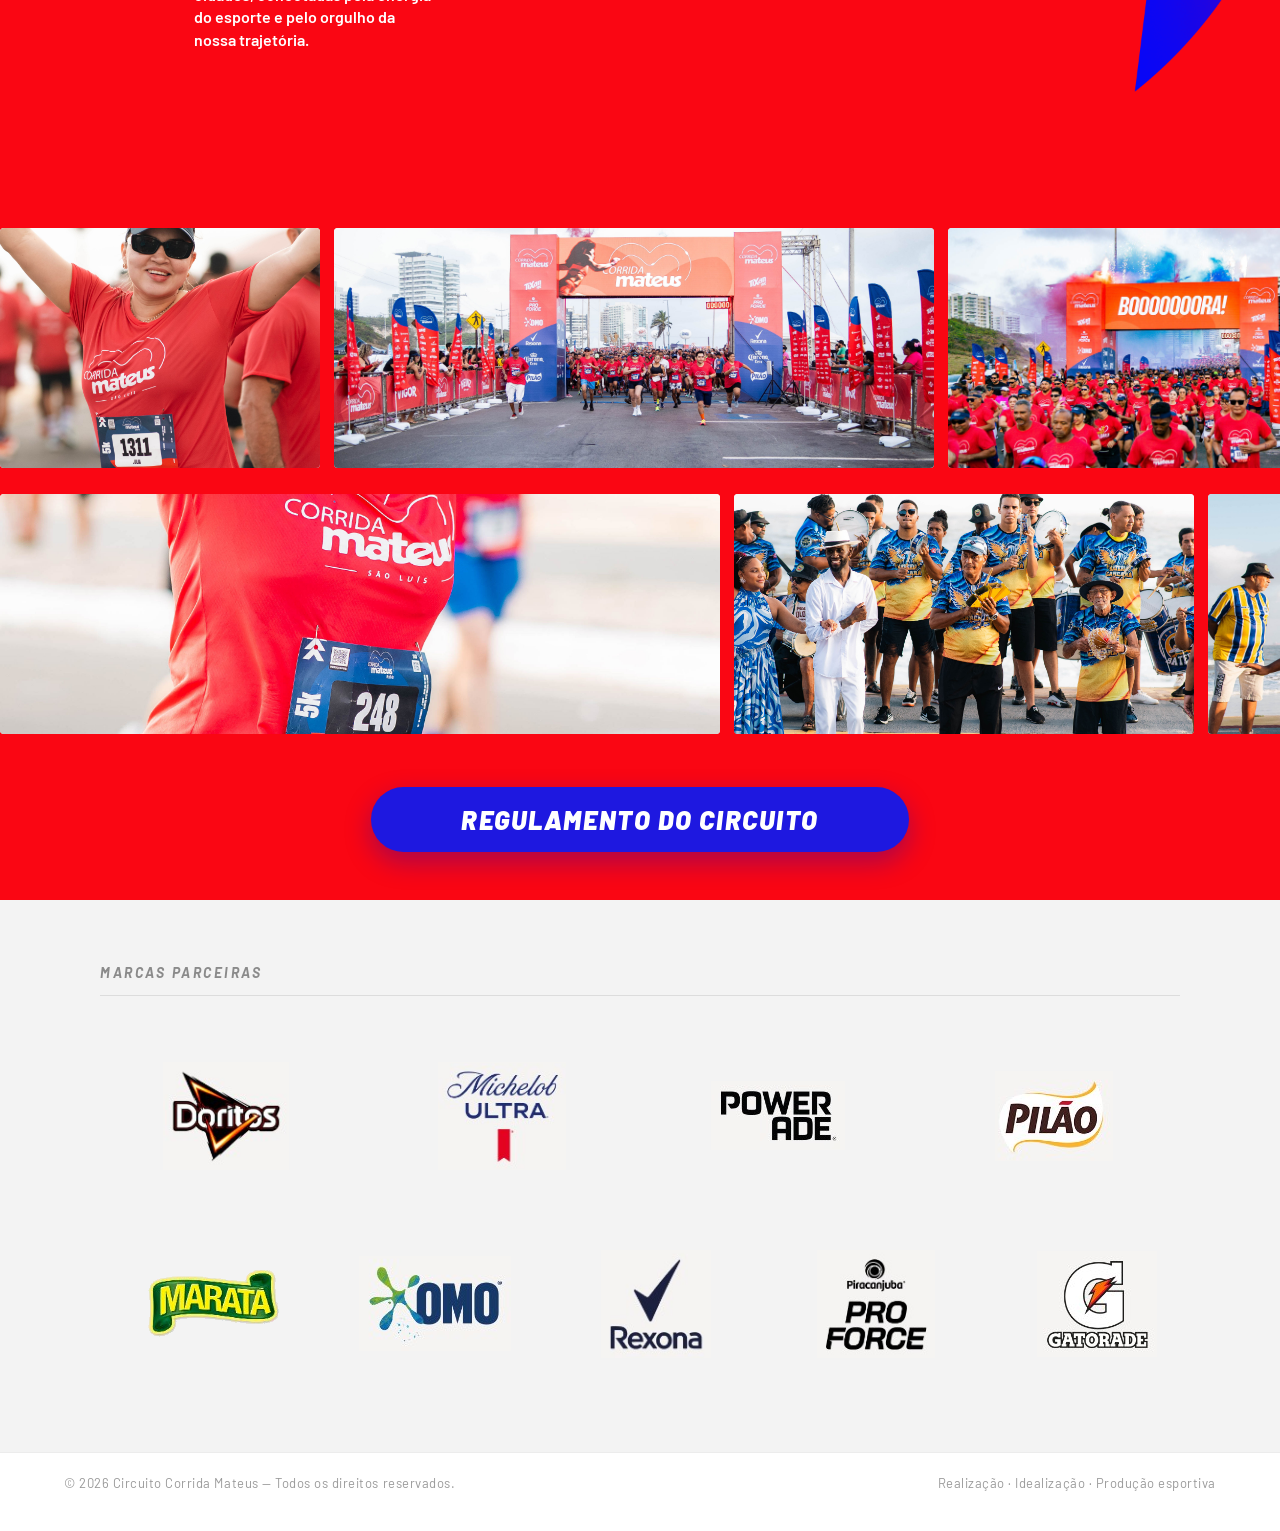
==== commit 7bd096d1: "Ocultar etapa São Luís temporariamente. Remove São Luís do seletor do hub e redireciona acessos dire" ====
--- a/index.html
+++ b/index.html
@@ -357,10 +357,6 @@
           openWithToken("balsas-landing.html");
           return;
         }
-        if (name === "São Luís") {
-          openWithToken("sao-luis-landing.html");
-          return;
-        }
         if (name === "Teresina") {
           openWithToken("teresina-landing.html");
           return;
@@ -373,28 +369,26 @@
         openWithToken("cidade.html", { cidade: name, slug: slug });
       }
 
-      var CITY_ORDER = ["Aracaju", "Balsas", "São Luís", "Teresina"];
+      var CITY_ORDER = ["Aracaju", "Balsas", "Teresina"];
       var CITIES = {
         Aracaju: {
           label: "ARACAJU",
           kit: "assets-aracaju/camisa.png",
           kitExtraScale: 0.977,
           page: "aracaju-landing.html",
+          regulamento: "assets/docs/regulamento-mateus-etapa-aracaju-2026.pdf",
         },
         Balsas: {
           label: "BALSAS",
           kit: "assets/assets-balsas/CAMISAS.png",
           page: "balsas-landing.html",
-        },
-        "São Luís": {
-          label: "SÃO LUÍS",
-          kit: "assets/assets-sao-luis/CAMISAS.png",
-          page: "sao-luis-landing.html",
+          regulamento: "assets/docs/regulamento-mateus-etapa-balsas-2026.pdf",
         },
         Teresina: {
           label: "TERESINA",
           kit: "assets/assets-teresina/CAMISAS.png",
           page: "teresina-landing.html",
+          regulamento: "assets/docs/regulamento-mateus-etapa-teresina-2026.pdf",
         },
       };
       var selectedCity = "Aracaju";
@@ -402,7 +396,6 @@
       var KIT_CANVAS = {
         Aracaju: { w: 499, h: 645, contentCenterY: 322 },
         Balsas: { w: 504, h: 636, contentCenterY: 318 },
-        "São Luís": { w: 507, h: 638, contentCenterY: 319 },
         Teresina: { w: 507, h: 639, contentCenterY: 320 },
       };
 
@@ -516,11 +509,15 @@
       });
 
       function openRegulamento() {
-        window.open(
-          "https://docs.google.com/document/d/1vyiTW-yA6n1QUhxHi6Zz62eFKvEd8j-rzrjcPM2lE9c/edit?tab=t.0#heading=h.asb5441n9ddl",
-          "_blank",
-          "noopener",
-        );
+        var city = CITIES[selectedCity];
+        if (!city || !city.regulamento) return;
+        var suf = window.__ASSET_SUFFIX || "";
+        var link = document.createElement("a");
+        link.href = city.regulamento + suf;
+        link.download = "";
+        document.body.appendChild(link);
+        link.click();
+        link.remove();
       }
 
       // smooth anchor scroll
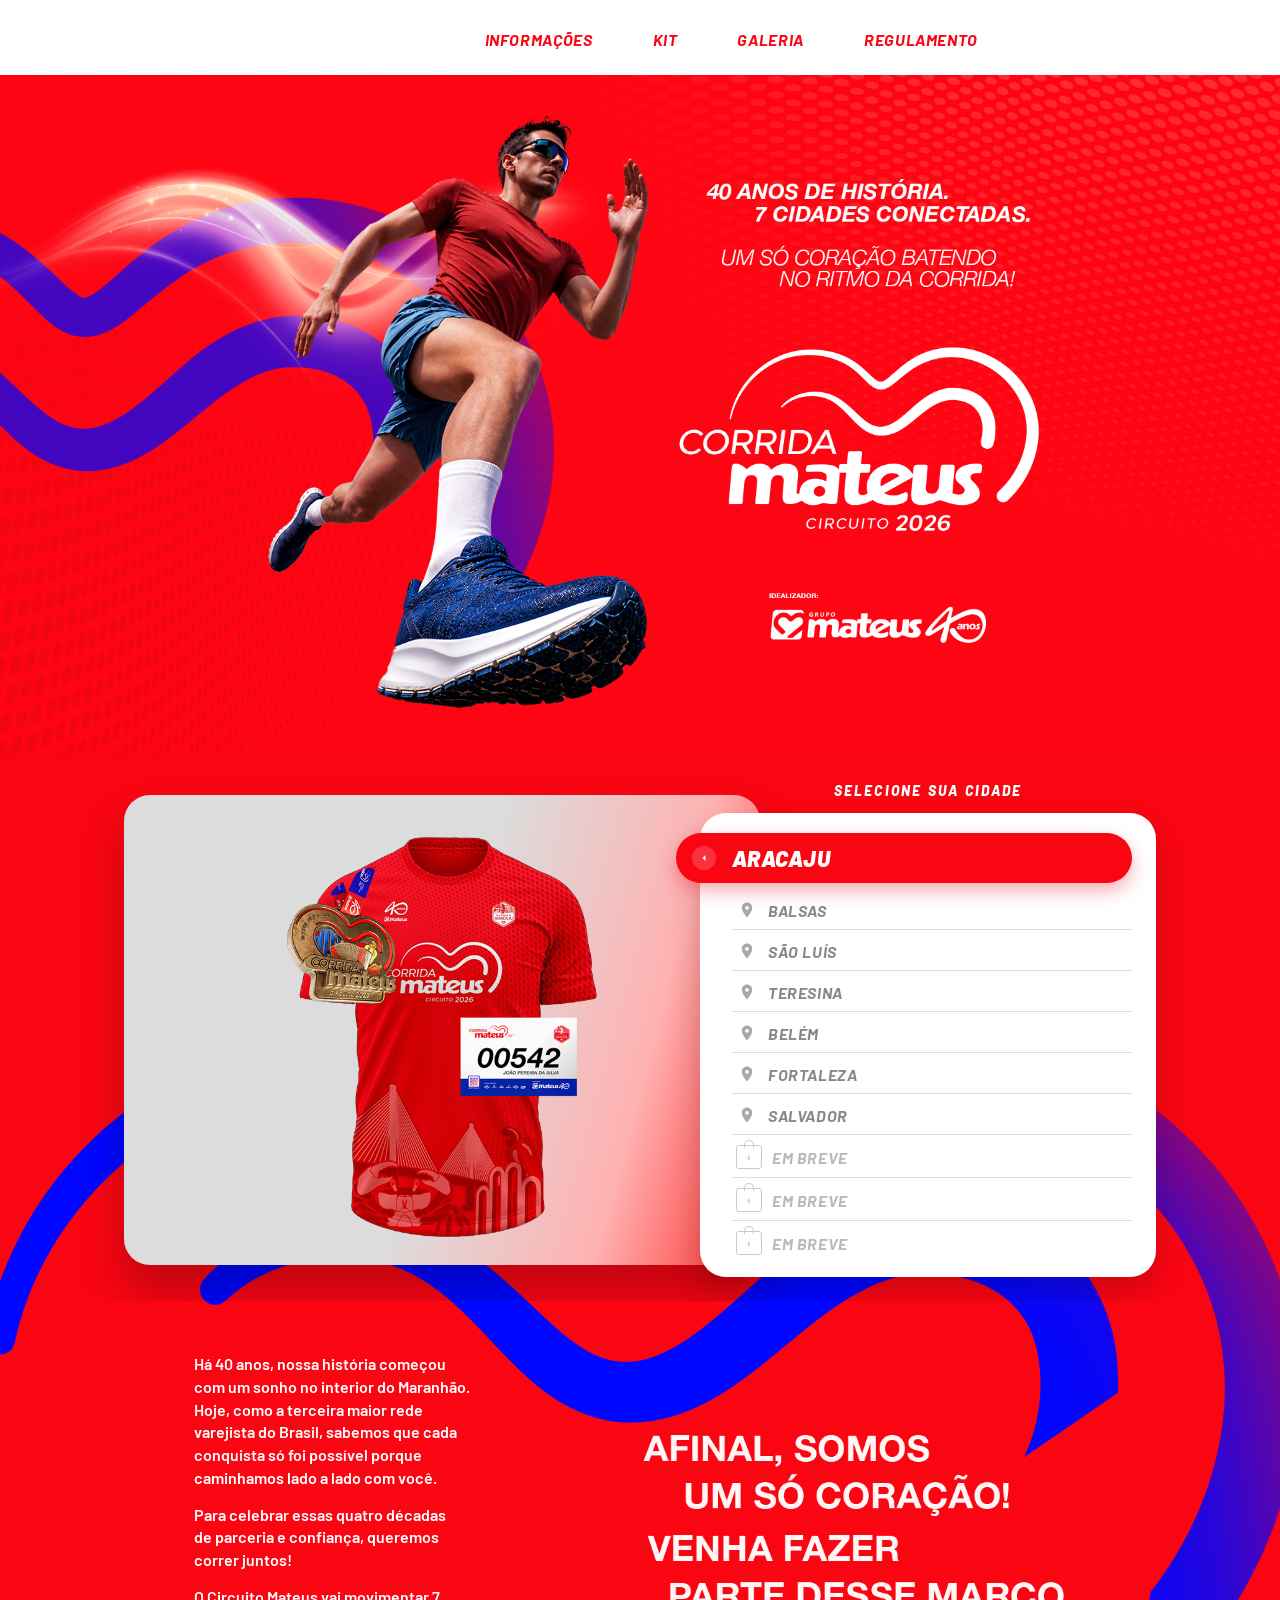
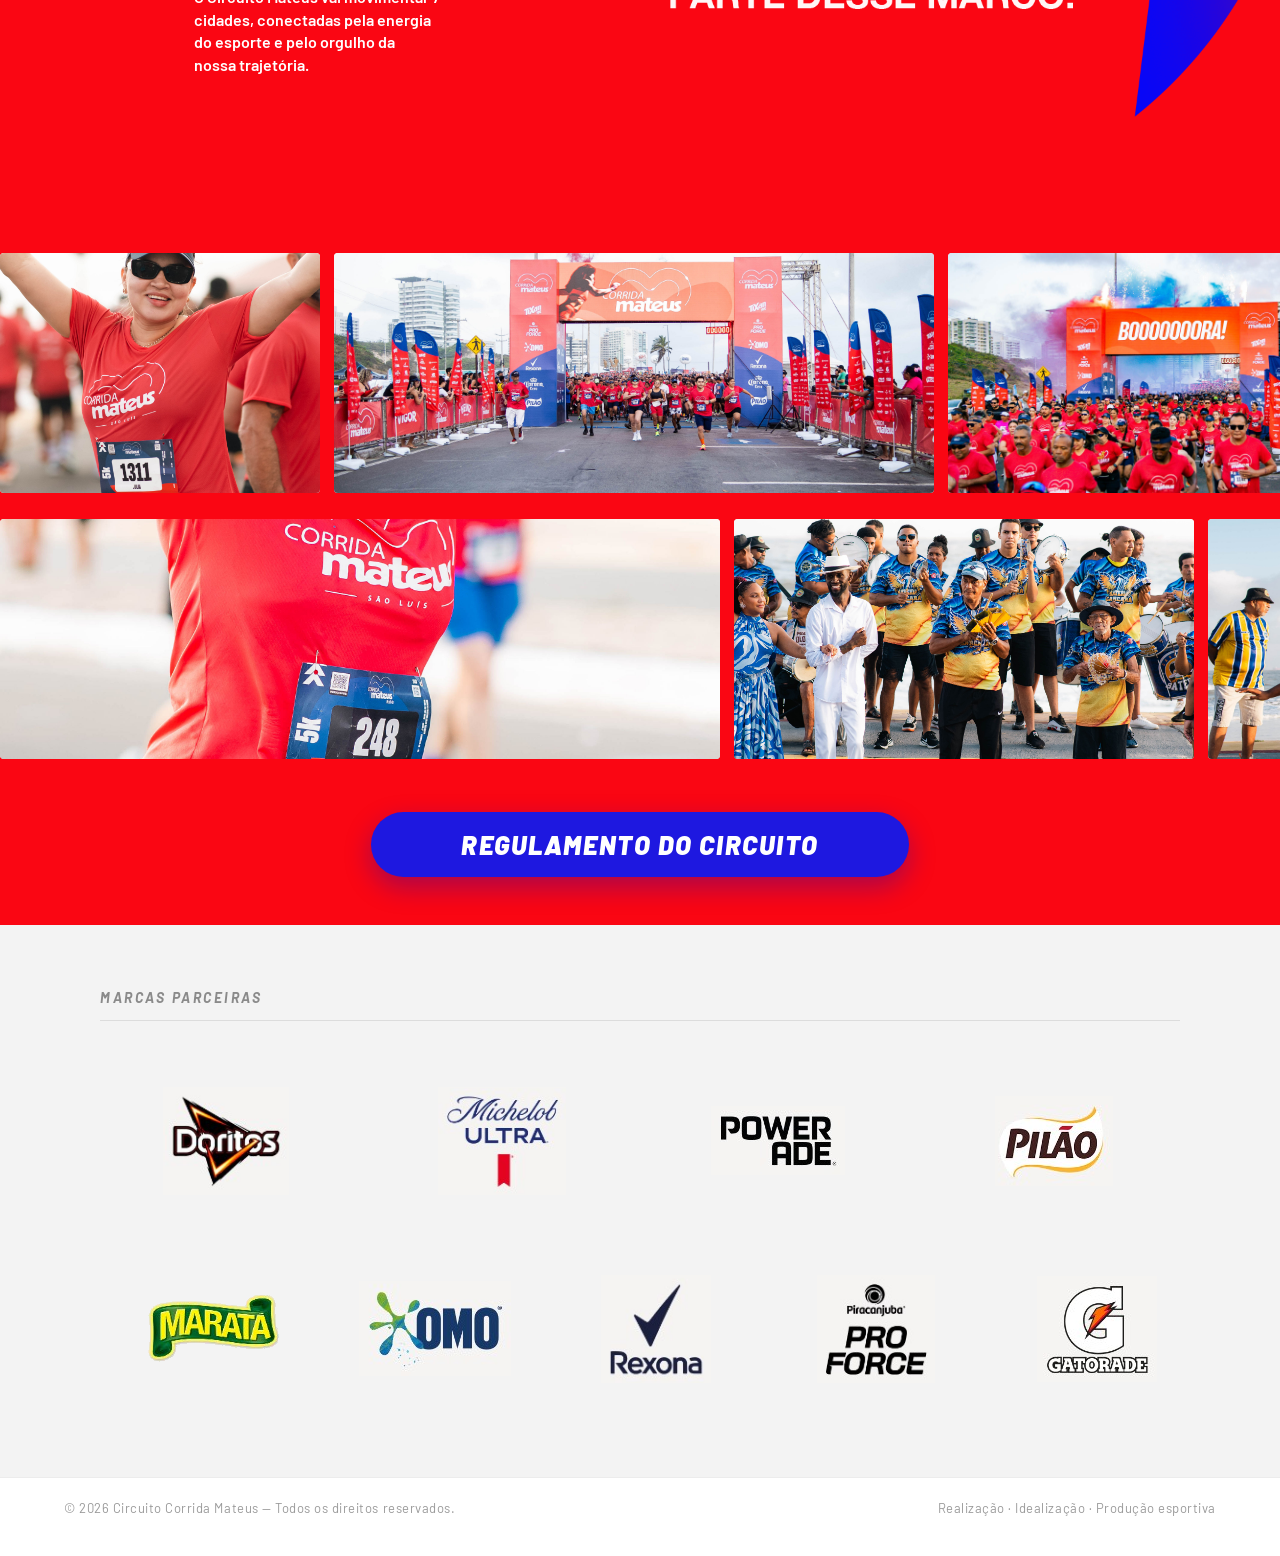
==== commit f6260f4a: "Publicar landing de Salvador no hub." ====
--- a/index.html
+++ b/index.html
@@ -350,15 +350,29 @@
       }
       function openCity(name) {
         if (name === "Aracaju") {
-          openWithToken("aracaju-landing.html");
           return;
         }
         if (name === "Balsas") {
-          openWithToken("balsas-landing.html");
+          return;
+        }
+        if (name === "São Luís") {
+          openWithToken("sao-luis-landing.html");
           return;
         }
         if (name === "Teresina") {
           openWithToken("teresina-landing.html");
+          return;
+        }
+        if (name === "Belém") {
+          openWithToken("belem-landing.html");
+          return;
+        }
+        if (name === "Fortaleza") {
+          openWithToken("fortaleza-landing.html");
+          return;
+        }
+        if (name === "Salvador") {
+          openWithToken("salvador-landing.html");
           return;
         }
         var slug = name
@@ -369,26 +383,57 @@
         openWithToken("cidade.html", { cidade: name, slug: slug });
       }
 
-      var CITY_ORDER = ["Aracaju", "Balsas", "Teresina"];
+      var CITY_ORDER = [
+        "Aracaju",
+        "Balsas",
+        "São Luís",
+        "Teresina",
+        "Belém",
+        "Fortaleza",
+        "Salvador",
+      ];
       var CITIES = {
         Aracaju: {
           label: "ARACAJU",
           kit: "assets-aracaju/camisa.png",
           kitExtraScale: 0.977,
-          page: "aracaju-landing.html",
-          regulamento: "assets/docs/regulamento-mateus-etapa-aracaju-2026.pdf",
+          page: null,
+          regulamento: "assets/docs/regulamento-aracaju-2026.pdf",
         },
         Balsas: {
           label: "BALSAS",
           kit: "assets/assets-balsas/CAMISAS.png",
-          page: "balsas-landing.html",
+          page: null,
           regulamento: "assets/docs/regulamento-mateus-etapa-balsas-2026.pdf",
+        },
+        "São Luís": {
+          label: "SÃO LUÍS",
+          kit: "assets/assets-sao-luis/CAMISAS.png",
+          page: "sao-luis-landing.html",
+          regulamento: "assets/docs/regulamento-sao-luis-2026.pdf",
         },
         Teresina: {
           label: "TERESINA",
           kit: "assets/assets-teresina/CAMISAS.png",
           page: "teresina-landing.html",
-          regulamento: "assets/docs/regulamento-mateus-etapa-teresina-2026.pdf",
+          regulamento: "assets/docs/Regulamento Teresina 2026.pdf",
+        },
+        Belém: {
+          label: "BELÉM",
+          kit: "assets/assets-belem/CAMISAS.png",
+          page: "belem-landing.html",
+          regulamento: "assets/docs/regulamento-mateus-etapa-belem-2026.pdf",
+        },
+        Fortaleza: {
+          label: "FORTALEZA",
+          kit: "assets/assets-fortaleza/CAMISAS.png",
+          page: "fortaleza-landing.html",
+          regulamento: "assets/docs/Regulamento Fortaleza 2026.pdf",
+        },
+        Salvador: {
+          label: "SALVADOR",
+          kit: "assets/assets-salvador/CAMISAS.png",
+          page: "salvador-landing.html",
         },
       };
       var selectedCity = "Aracaju";
@@ -396,7 +441,11 @@
       var KIT_CANVAS = {
         Aracaju: { w: 499, h: 645, contentCenterY: 322 },
         Balsas: { w: 504, h: 636, contentCenterY: 318 },
+        "São Luís": { w: 506, h: 638, contentCenterY: 319 },
         Teresina: { w: 507, h: 639, contentCenterY: 320 },
+        Belém: { w: 488, h: 640, contentCenterY: 320 },
+        Fortaleza: { w: 500, h: 636, contentCenterY: 318 },
+        Salvador: { w: 496, h: 638, contentCenterY: 319 },
       };
 
       function getKitBoxHeight() {
@@ -450,9 +499,12 @@
         var city = CITIES[selectedCity];
         var currentBtn = document.getElementById("city-current-btn");
         currentBtn.querySelector(".city-current-label").textContent = city.label;
-        currentBtn.onclick = function () {
-          openWithToken(city.page);
-        };
+        currentBtn.onclick = city.page
+          ? function () {
+              openWithToken(city.page);
+            }
+          : null;
+        currentBtn.style.cursor = city.page ? "pointer" : "default";
 
         var kitImg = document.getElementById("kit-preview-img");
         var suf = window.__ASSET_SUFFIX || "";
@@ -481,7 +533,7 @@
           list.appendChild(li);
         });
 
-        for (var i = 0; i < 4; i++) {
+        for (var i = 0; i < 3; i++) {
           var liSoon = document.createElement("li");
           var btnSoon = document.createElement("button");
           btnSoon.type = "button";
@@ -514,7 +566,7 @@
         var suf = window.__ASSET_SUFFIX || "";
         var link = document.createElement("a");
         link.href = city.regulamento + suf;
-        link.download = "";
+        link.download = city.regulamento.split("/").pop() || "";
         document.body.appendChild(link);
         link.click();
         link.remove();
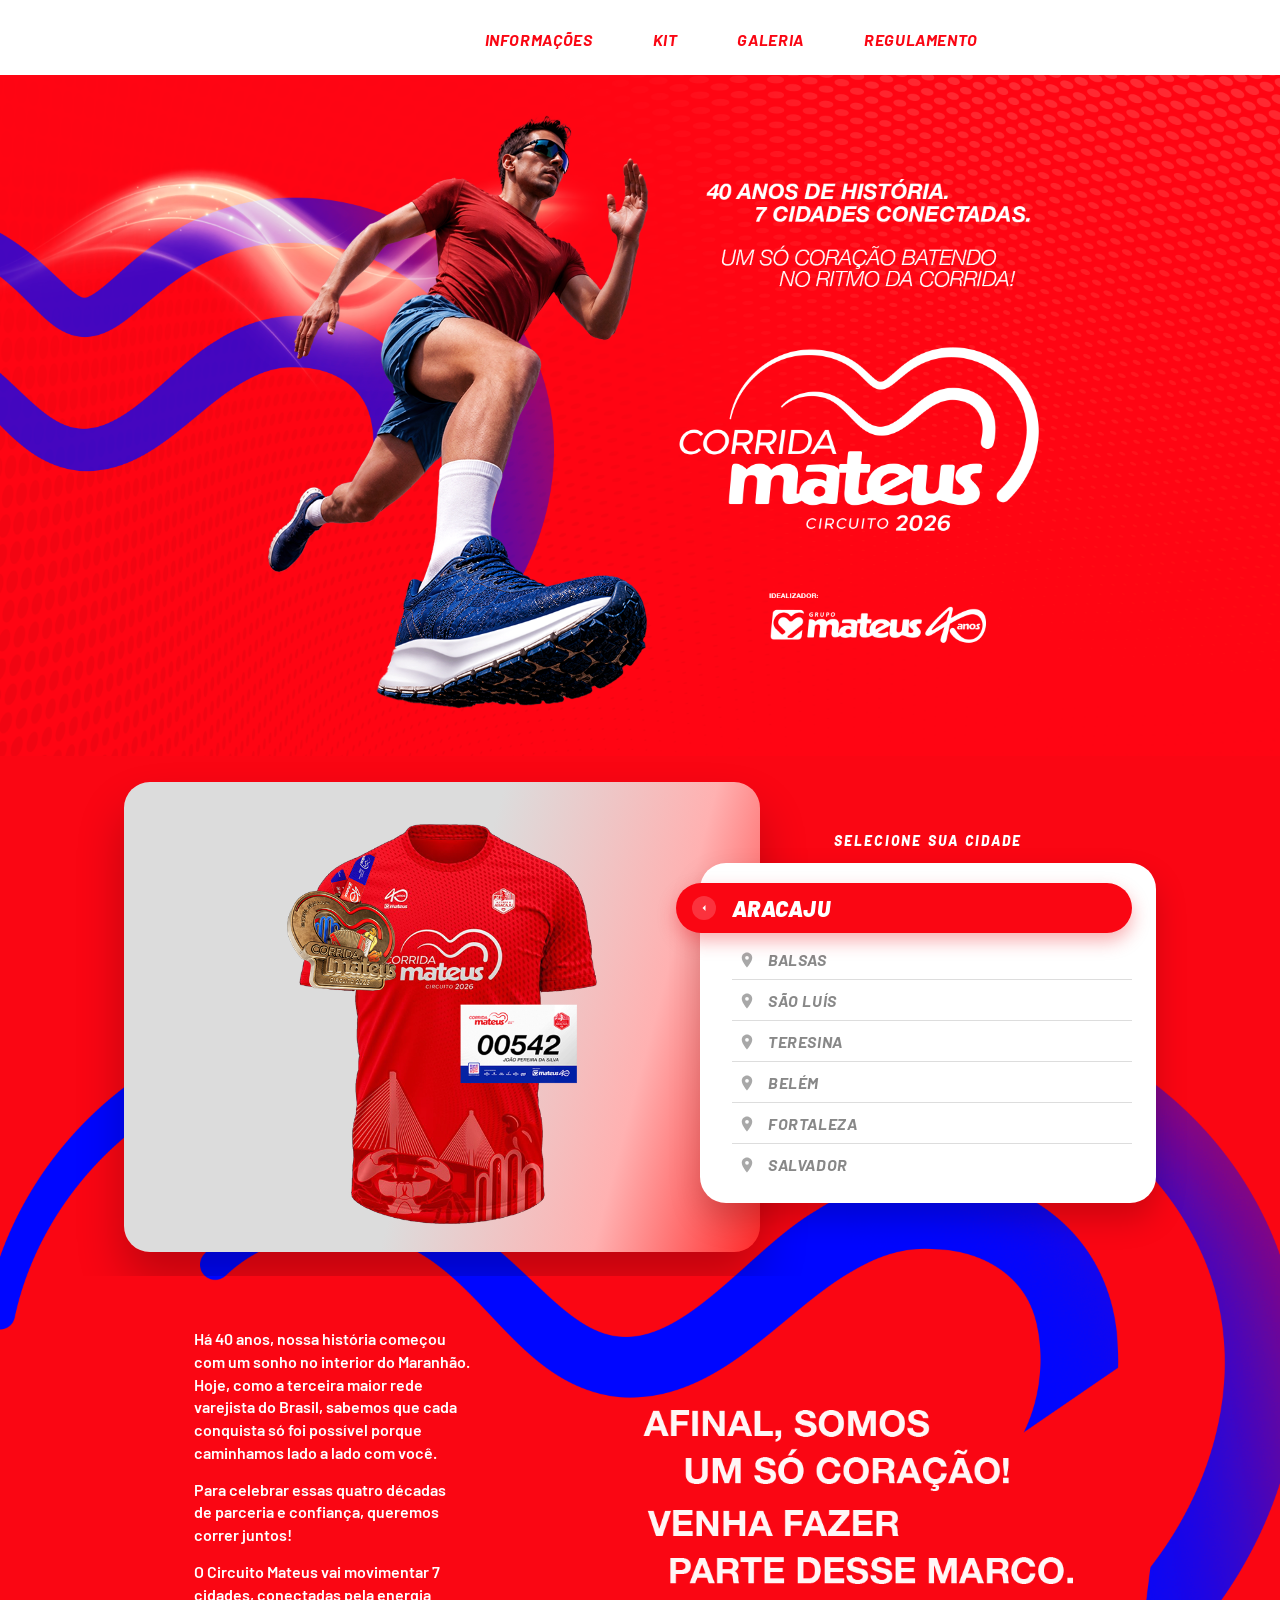
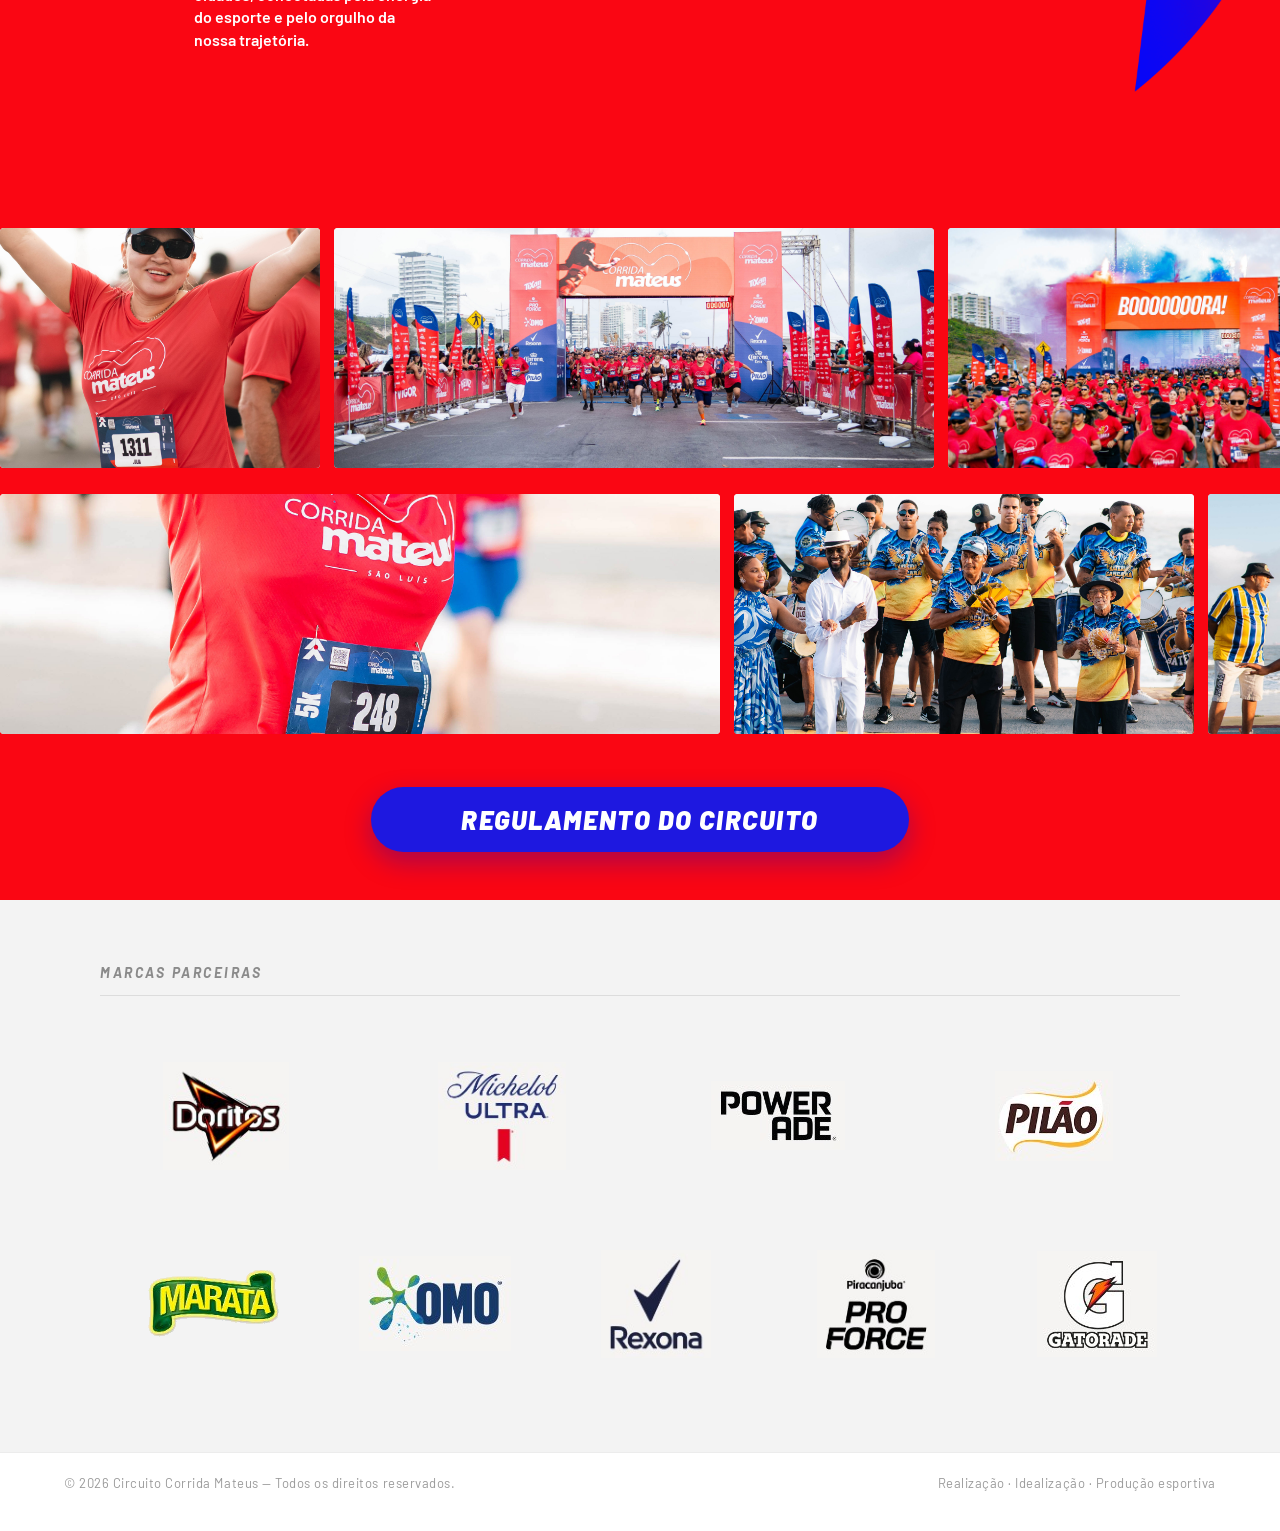
==== commit 2fb7aeaf: "Remover itens 'Em breve' do seletor de cidades." ====
--- a/index.html
+++ b/index.html
@@ -4,6 +4,35 @@
     <meta charset="utf-8" />
     <meta name="viewport" content="width=device-width, initial-scale=1" />
     <title>Corrida Mateus — Circuito 2026</title>
+    <!-- Facebook Pixel Code -->
+    <script>
+      !(function (f, b, e, v, n, t, s) {
+        if (f.fbq) return;
+        n = f.fbq = function () {
+          n.callMethod
+            ? n.callMethod.apply(n, arguments)
+            : n.queue.push(arguments);
+        };
+        if (!f._fbq) f._fbq = n;
+        n.push = n;
+        n.loaded = !0;
+        n.version = "2.0";
+        n.queue = [];
+        t = b.createElement(e);
+        t.async = !0;
+        t.src = v;
+        s = b.getElementsByTagName(e)[0];
+        s.parentNode.insertBefore(t, s);
+      })(
+        window,
+        document,
+        "script",
+        "https://connect.facebook.net/en_US/fbevents.js",
+      );
+      fbq("init", "1776011206615736");
+      fbq("track", "PageView");
+    </script>
+    <!-- End Facebook Pixel Code -->
     <script>
       /* In the preview sandbox, sub-resource requests may need the page's ?t=
      token appended. We install a global 'error' listener that retries any
@@ -46,6 +75,14 @@
     <link rel="stylesheet" href="styles.css" />
   </head>
   <body>
+    <noscript
+      ><img
+        height="1"
+        width="1"
+        style="display: none"
+        src="https://www.facebook.com/tr?id=1776011206615736&amp;ev=PageView&amp;noscript=1"
+        alt=""
+    /></noscript>
     <header class="topbar" data-screen-label="Header">
       <nav class="nav" aria-label="Primária">
         <a href="#informações">INFORMAÇÕES</a>
@@ -434,6 +471,7 @@
           label: "SALVADOR",
           kit: "assets/assets-salvador/CAMISAS.png",
           page: "salvador-landing.html",
+          regulamento: "assets/docs/Regulamento Salvador 2026.pdf",
         },
       };
       var selectedCity = "Aracaju";
@@ -532,17 +570,6 @@
           li.appendChild(btn);
           list.appendChild(li);
         });
-
-        for (var i = 0; i < 3; i++) {
-          var liSoon = document.createElement("li");
-          var btnSoon = document.createElement("button");
-          btnSoon.type = "button";
-          btnSoon.disabled = true;
-          btnSoon.innerHTML =
-            '<span class="bag" aria-hidden="true"></span>EM BREVE';
-          liSoon.appendChild(btnSoon);
-          list.appendChild(liSoon);
-        }
       }
 
       function selectCity(name) {
